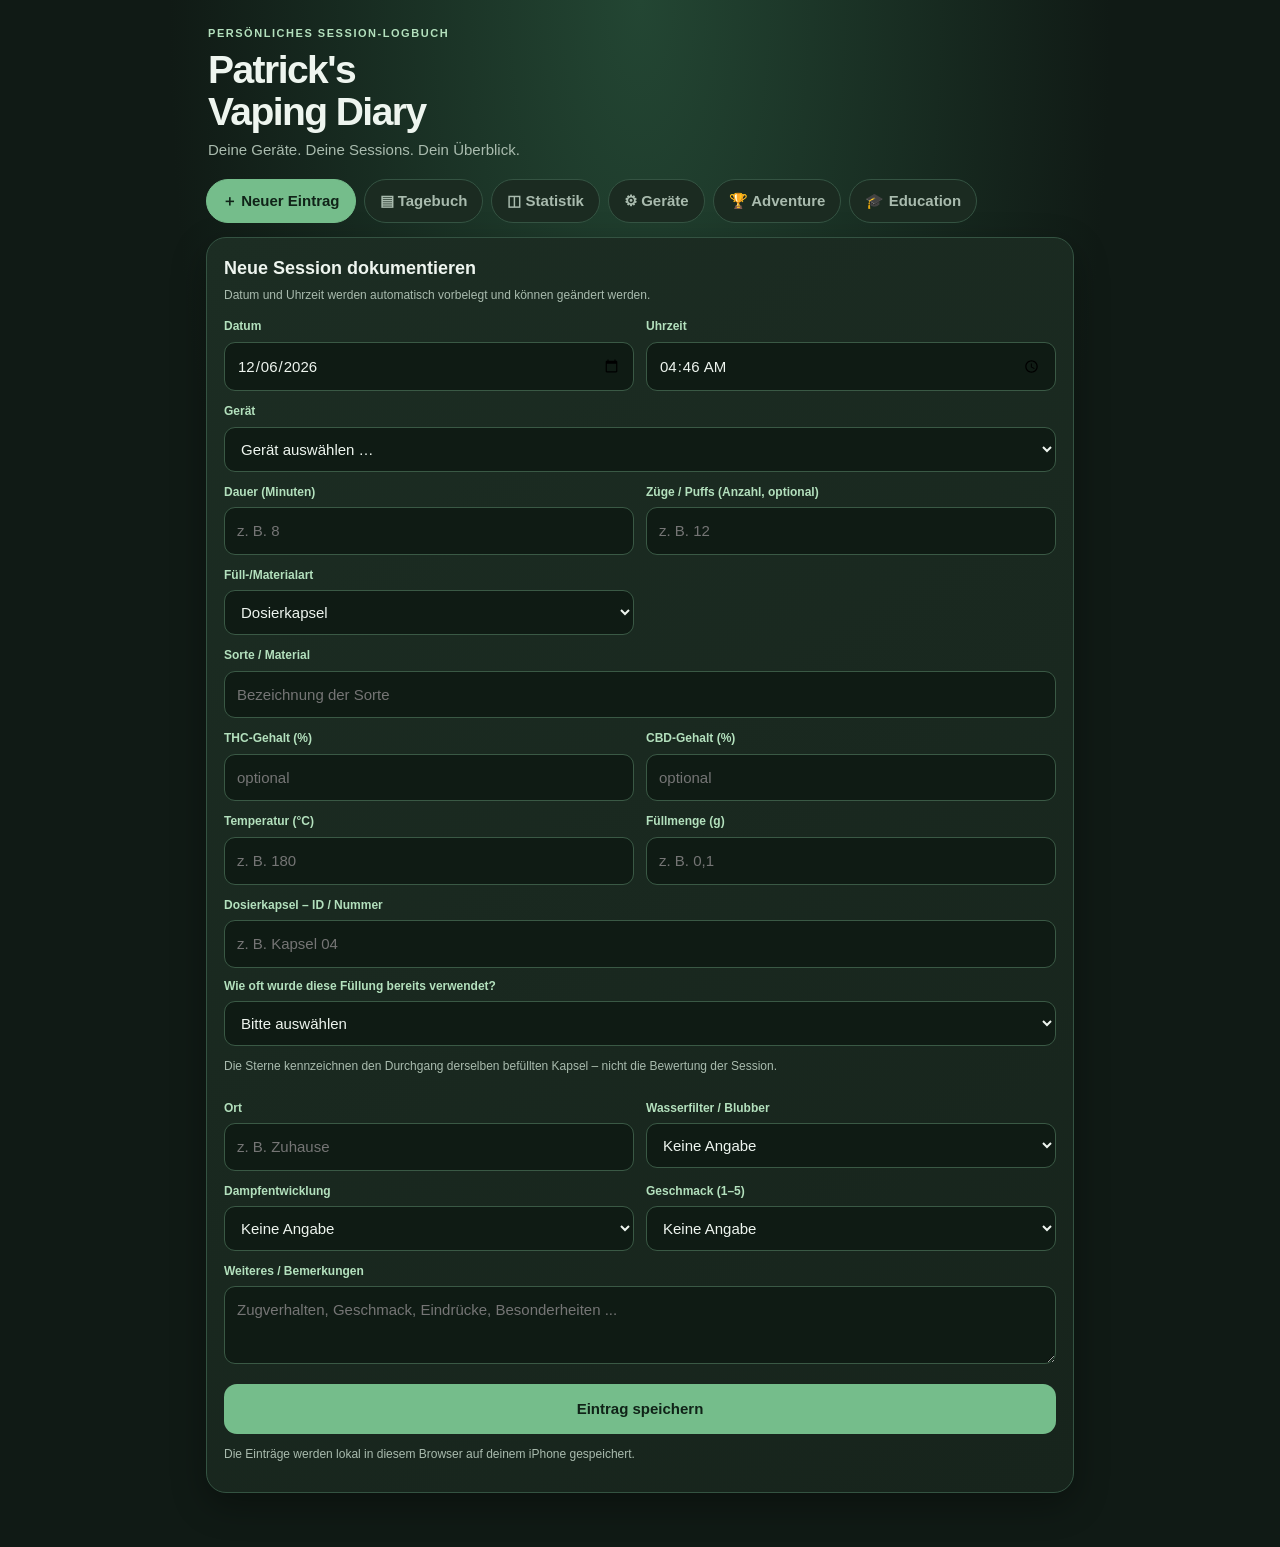
==== Index.html @ 3af5bf67 "Add files via upload" ====
<!doctype html>
<html lang="de">
<head>
<meta charset="utf-8">
<meta name="viewport" content="width=device-width, initial-scale=1, viewport-fit=cover">
<meta name="theme-color" content="#183d2d">
<title>Patrick's Vaping Diary</title>
<style>
:root{--bg:#101a15;--panel:#192820;--panel2:#21372b;--line:#345342;--text:#eef5ef;--muted:#a9bbae;--green:#75bd8b;--green2:#b3e0bd;--danger:#ef9b91;--gold:#f2c96d;--shadow:0 12px 35px #0005}
*{box-sizing:border-box}body{margin:0;background:radial-gradient(ellipse at top,#234633 0,#101a15 52%);color:var(--text);font:15px/1.45 -apple-system,BlinkMacSystemFont,"Segoe UI",sans-serif;min-height:100vh}
header{padding:26px 18px 18px;max-width:900px;margin:auto} .eyebrow{color:var(--green2);text-transform:uppercase;letter-spacing:.14em;font-size:11px;font-weight:800}
h1{font-size:clamp(27px,7vw,39px);line-height:1.08;margin:7px 0 6px;letter-spacing:-.04em}header p{color:var(--muted);margin:0}
nav{display:flex;gap:8px;padding:0 16px 14px;max-width:900px;margin:auto;overflow:auto}
nav button{white-space:nowrap;background:#1b2b21;border:1px solid var(--line);color:var(--muted);border-radius:999px;padding:10px 15px;font-weight:700}
nav button.active{background:var(--green);color:#102318;border-color:var(--green)}
main{max-width:900px;margin:auto;padding:0 16px 40px}.view{display:none}.view.active{display:block}
.panel{background:linear-gradient(145deg,#1c2d23,#17241c);border:1px solid var(--line);border-radius:20px;padding:17px;margin-bottom:14px;box-shadow:var(--shadow)}
.panel h2{font-size:18px;margin:0 0 14px}.sub{font-size:12px;color:var(--muted);margin-top:-8px;margin-bottom:14px}
.grid{display:grid;grid-template-columns:1fr 1fr;gap:12px}.full{grid-column:1/-1}
label{display:block;font-size:12px;color:var(--green2);font-weight:750;margin:0 0 6px}
input,select,textarea{width:100%;background:#0f1b14;color:var(--text);border:1px solid #3a5945;border-radius:11px;padding:12px;font:inherit;min-width:0}
textarea{min-height:78px;resize:vertical}input:focus,select:focus,textarea:focus{outline:2px solid var(--green);border-color:transparent}
button,.btn{cursor:pointer;font:inherit}.primary{width:100%;border:0;border-radius:13px;padding:14px;background:var(--green);color:#102318;font-weight:850;margin-top:14px}.secondary{border:1px solid var(--line);background:#22372a;color:var(--text);border-radius:10px;padding:10px 13px;font-weight:700}.danger{color:var(--danger);border-color:#75433e;background:#30201e}
.hint{color:var(--muted);font-size:12px}.checkrow{display:flex;gap:9px;align-items:center;color:var(--muted);font-size:13px}.checkrow input{width:auto;accent-color:var(--green)}
.cards{display:grid;grid-template-columns:repeat(3,1fr);gap:9px;margin-bottom:14px}.stat{background:#1c2d23;border:1px solid var(--line);border-radius:15px;padding:13px}.stat b{display:block;font-size:24px;color:var(--green2)}.stat span{font-size:11px;color:var(--muted)}
.entry{border:1px solid var(--line);background:#1a2a20;border-radius:15px;padding:14px;margin:10px 0}.entrytop{display:flex;justify-content:space-between;gap:10px;align-items:flex-start}.entry h3{margin:0;font-size:16px}.meta{color:var(--muted);font-size:12px;margin:3px 0 10px}.tags{display:flex;flex-wrap:wrap;gap:6px}.tag{background:#294333;border-radius:99px;padding:4px 8px;font-size:11px;color:#d5ebda}.entry p{margin:9px 0 0;color:#c4d4c8;font-size:13px;white-space:pre-wrap}
.actions{display:flex;gap:7px;margin-top:12px;flex-wrap:wrap}.actions button{font-size:12px}
.empty{text-align:center;color:var(--muted);padding:28px 12px}.hidden{display:none!important}
@media(max-width:560px){.grid{grid-template-columns:1fr 1fr}.cards{gap:7px}.stat{padding:10px}.stat b{font-size:21px}.panel{padding:14px}.grid .full{grid-column:1/-1}}
@media(max-width:380px){.grid{grid-template-columns:1fr}}
</style>
</head>
<body>
<header>
 <div class="eyebrow">Persönliches Session-Logbuch</div>
 <h1>Patrick's<br>Vaping Diary</h1>
 <p>Deine Geräte. Deine Sessions. Dein Überblick.</p>
</header>
<nav>
 <button class="active" data-tab="new">＋ Neuer Eintrag</button>
 <button data-tab="diary">▤ Tagebuch</button>
 <button data-tab="stats">◫ Statistik</button>
 <button data-tab="settings">⚙ Geräte</button>
 <button data-tab="adventure">🏆 Adventure</button>
 <button data-tab="education">🎓 Education</button>
</nav>
<main>
<section id="new" class="view active">
 <form id="entryForm" class="panel">
  <h2 id="formTitle">Neue Session dokumentieren</h2>
  <p class="sub">Datum und Uhrzeit werden automatisch vorbelegt und können geändert werden.</p>
  <input type="hidden" id="editId">
  <div class="grid">
   <div><label for="date">Datum</label><input id="date" type="date" required></div>
   <div><label for="time">Uhrzeit</label><input id="time" type="time" required></div>
   <div class="full"><label for="device">Gerät</label><select id="device" required></select></div>
   <div><label for="duration">Dauer (Minuten)</label><input id="duration" type="number" min="0" step="1" placeholder="z. B. 8"></div>
   <div><label for="puffs">Züge / Puffs (Anzahl, optional)</label><input id="puffs" type="number" min="0" step="1" inputmode="numeric" placeholder="z. B. 12"></div>
   <div><label for="method">Füll-/Materialart</label><select id="method"><option>Dosierkapsel</option><option>Kräuterkammer</option><option>Ballvape / Injector</option><option>Konzentrateinsatz</option><option>Sonstiges</option></select></div>
   <div class="full"><label for="strain">Sorte / Material</label><input id="strain" placeholder="Bezeichnung der Sorte"></div>
   <div><label for="thc">THC-Gehalt (%)</label><input id="thc" type="number" min="0" max="100" step=".1" placeholder="optional"></div>
   <div><label for="cbd">CBD-Gehalt (%)</label><input id="cbd" type="number" min="0" max="100" step=".1" placeholder="optional"></div>
   <div><label for="temp">Temperatur (°C)</label><input id="temp" type="number" min="0" max="1000" step="1" placeholder="z. B. 180"></div>
   <div><label for="amount">Füllmenge (g)</label><input id="amount" type="number" min="0" step=".001" placeholder="z. B. 0,1"></div>
   <div class="full" id="capsuleFields">
    <label for="capsule">Dosierkapsel – ID / Nummer</label><input id="capsule" placeholder="z. B. Kapsel 04">
    <label for="capsuleUse" style="margin-top:10px">Wie oft wurde diese Füllung bereits verwendet?</label>
    <select id="capsuleUse"><option value="">Bitte auswählen</option><option value="1">★ 1. Durchgang</option><option value="2">★★ 2. Durchgang</option><option value="3">★★★ 3. Durchgang</option><option value="4">4. Durchgang</option><option value="5">5. Durchgang</option><option value="6">6. Durchgang oder öfter</option></select>
    <p class="hint">Die Sterne kennzeichnen den Durchgang derselben befüllten Kapsel – nicht die Bewertung der Session.</p>
   </div>
   <div><label for="location">Ort</label><input id="location" placeholder="z. B. Zuhause"></div>
   <div><label for="water">Wasserfilter / Blubber</label><select id="water"><option value="">Keine Angabe</option><option>Ja</option><option>Nein</option></select></div>
   <div><label for="vapor">Dampfentwicklung</label><select id="vapor"><option value="">Keine Angabe</option><option>Gering</option><option>Mittel</option><option>Stark</option></select></div>
   <div><label for="taste">Geschmack (1–5)</label><select id="taste"><option value="">Keine Angabe</option><option>1 – schwach</option><option>2</option><option>3</option><option>4</option><option>5 – hervorragend</option></select></div>
   <div class="full"><label for="notes">Weiteres / Bemerkungen</label><textarea id="notes" placeholder="Zugverhalten, Geschmack, Eindrücke, Besonderheiten ..."></textarea></div>
  </div>
  <button class="primary" type="submit">Eintrag speichern</button>
  <button class="secondary hidden" id="cancelEdit" type="button" style="width:100%;margin-top:8px">Bearbeitung abbrechen</button>
  <p class="hint">Die Einträge werden lokal in diesem Browser auf deinem iPhone gespeichert.</p>
 </form>
</section>
<section id="diary" class="view">
 <div class="panel">
  <h2>Deine Einträge</h2>
  <div class="grid">
   <div class="full"><label for="search">Suchen</label><input id="search" placeholder="Gerät, Sorte, Ort oder Notiz ..."></div>
   <div><label for="filterDevice">Gerät filtern</label><select id="filterDevice"><option value="">Alle Geräte</option></select></div>
   <div><label for="sort">Sortierung</label><select id="sort"><option value="new">Neueste zuerst</option><option value="old">Älteste zuerst</option></select></div>
  </div>
 </div>
 <div id="entries"></div>
 <div class="actions"><button class="secondary" id="export">CSV exportieren</button><button class="secondary danger" id="clearAll">Alle Einträge löschen</button></div>
</section>
<section id="stats" class="view">
 <div class="cards">
  <div class="stat"><b id="total">0</b><span>Sessions</span></div>
  <div class="stat"><b id="deviceCount">0</b><span>Geräte genutzt</span></div>
  <div class="stat"><b id="avgTemp">–</b><span>Ø Temperatur</span></div>
 </div>
 <div class="panel"><h2>Häufigste Geräte</h2><div id="deviceStats" class="hint">Noch keine Daten vorhanden.</div></div>
 <div class="panel"><h2>Puff-Übersicht (nur Dokumentation)</h2><div id="puffStats" class="hint">Noch keine Puff-Angaben vorhanden.</div></div>
 <div class="panel"><h2>Zuletzt dokumentiert</h2><div id="lastSession" class="hint">Noch keine Einträge.</div></div>
</section>
<section id="settings" class="view">
 <div class="panel">
  <h2>Geräteliste</h2>
  <p class="sub">Du kannst die Liste ergänzen. Neue Geräte erscheinen danach im Eintragsformular.</p>
  <div class="grid"><div class="full"><label for="newDevice">Neues Gerät</label><input id="newDevice" placeholder="Gerätename"></div></div>
  <button class="primary" id="addDevice" type="button">Gerät hinzufügen</button>
  <div id="deviceList" style="margin-top:14px"></div>
 </div>
 <div class="panel"><h2>Datensicherung</h2><p class="hint">Exportiere deine Einträge regelmäßig als CSV-Datei. Die Daten bleiben auf diesem Browser und werden nicht automatisch zwischen Geräten synchronisiert.</p><button class="secondary" id="export2">CSV exportieren</button></div>
</section>
<section id="adventure" class="view">
 <div class="panel">
  <h2>🏆 Patrick's Vaping Adventure</h2>
  <p class="sub">Sammle Erfahrung durch Dokumentation, Lernen, Pflege und bewusste Pausen – nicht durch mehr Konsum.</p>
  <div class="cards"><div class="stat"><b id="xpValue">0</b><span>XP</span></div><div class="stat"><b id="coinValue">0</b><span>Coins</span></div><div class="stat"><b id="levelValue">1</b><span>Level</span></div></div>
  <h3>Questboard</h3><p class="hint">Schließe Aufgaben ab. Jede Quest kann nur einmal Coins/XP vergeben.</p>
  <div id="questList"></div>
 </div>
 <div class="panel"><h2>🏅 Deine Erfolge</h2><div id="achievementList" class="hint">Noch keine Erfolge freigeschaltet.</div></div>
</section>
<section id="education" class="view">
 <div class="panel">
  <h2>🎓 Patrick's Vaping Academy</h2>
  <p class="sub">Kompakte Lernkurse mit anschließender Prüfung. Bestehen ab 80 %. Inhalte behandeln auch Risiken und sichere Handhabung.</p>
  <div class="cards"><div class="stat"><b id="courseDone">0</b><span>Kurse bestanden</span></div><div class="stat"><b id="eduCoins">0</b><span>Coins verdient</span></div><div class="stat"><b id="bestScore">–</b><span>Beste Prüfung</span></div></div>
  <article class="entry"><h3>Grundkurs: Akkusicherheit</h3><div class="meta">Mini-Kurs · 5 Fragen · 25 Coins · Bestehen ab 4 richtigen Antworten</div>
   <p>Wichtig: Verwende nur unbeschädigte, zum Gerät passende Akkus. Beachte Herstellerangaben, nutze geeignete Ladegeräte und transportiere lose Lithium-Ionen-Akkus niemals ungeschützt zusammen mit Metallgegenständen.</p>
   <button class="primary" id="startQuiz" type="button">Prüfung starten</button>
   <div id="quizArea" class="hidden" style="margin-top:14px"></div>
   <div id="quizResult" class="hint" style="margin-top:10px"></div>
  </article>
  <article class="entry"><h3>Weitere Kurse – in Vorbereitung</h3><p>Vaping-Grundlagen · Kräuterverdampfer-Technik · Reinigung & Wartung · Temperaturwissen · E-Zigaretten-Grundlagen · Cannabis- und Gesundheitswissen</p></article>
 </div>
</section>
</main>
<script>
const defaultDevices=["Storz & Bickel Venty","Storz & Bickel Mighty","Storz & Bickel Volcano","Dr. Dabber Switch²","TerpTorch","TerpHammer","Dynavap M7","Dynavap G3","Dynavap B2","Dynavap The B","XMAX Qomo","Pax Flow","Cuboo Stick","Crossing Technology Flower Heater Gen 2","Smono"];
const $=id=>document.getElementById(id);
const read=(key, fallback)=>{try{return JSON.parse(localStorage.getItem(key))??fallback}catch{return fallback}};
let devices=read("pvd_devices",defaultDevices), entries=read("pvd_entries",[]);
const fields=["date","time","device","duration","puffs","method","strain","thc","cbd","temp","amount","capsule","capsuleUse","location","water","vapor","taste","notes"];
function persist(){localStorage.setItem("pvd_devices",JSON.stringify(devices));localStorage.setItem("pvd_entries",JSON.stringify(entries))}
function today(){const d=new Date();return `${d.getFullYear()}-${String(d.getMonth()+1).padStart(2,"0")}-${String(d.getDate()).padStart(2,"0")}`}
function nowTime(){const d=new Date();return `${String(d.getHours()).padStart(2,"0")}:${String(d.getMinutes()).padStart(2,"0")}`}
function refreshDevices(){
 if(!Array.isArray(devices) || devices.length===0){devices=[...defaultDevices];persist()}
 const current=$("device").value;
 $("device").innerHTML='<option value="">Gerät auswählen …</option>'+devices.map(d=>`<option value="${esc(d)}">${esc(d)}</option>`).join("");
 if(devices.includes(current))$("device").value=current; else $("device").value="";
 $("filterDevice").innerHTML='<option value="">Alle Geräte</option>'+devices.map(d=>`<option>${esc(d)}</option>`).join("");
 $("deviceList").innerHTML=devices.map((d,i)=>`<div class="entry" style="display:flex;justify-content:space-between;align-items:center;gap:8px"><span>${esc(d)}</span><button class="secondary danger" data-remove="${i}">Entfernen</button></div>`).join("");
}
function esc(s){return String(s??"").replace(/[&<>"']/g,c=>({"&":"&amp;","<":"&lt;",">":"&gt;",'"':"&quot;","'":"&#39;"}[c]))}
function toggleCapsule(){$("capsuleFields").classList.toggle("hidden",$("method").value!=="Dosierkapsel")}
function resetForm(){ $("entryForm").reset();$("editId").value="";$("formTitle").textContent="Neue Session dokumentieren";$("cancelEdit").classList.add("hidden");$("date").value=today();$("time").value=nowTime();refreshDevices();toggleCapsule()}
function showTab(tab){document.querySelectorAll(".view").forEach(v=>v.classList.toggle("active",v.id===tab));document.querySelectorAll("nav button").forEach(b=>b.classList.toggle("active",b.dataset.tab===tab));if(tab==="diary")renderEntries();if(tab==="stats")renderStats();if(tab==="settings")refreshDevices();if(tab==="adventure")renderAdventure();if(tab==="education")renderEducation()}
document.querySelectorAll("nav button").forEach(b=>b.addEventListener("click",()=>showTab(b.dataset.tab)));
$("method").addEventListener("change",toggleCapsule);
$("entryForm").addEventListener("submit",e=>{
 e.preventDefault();const data={};fields.forEach(f=>data[f]=$(f).value.trim());
 if(data.method!=="Dosierkapsel"){data.capsule="";data.capsuleUse=""}
 const id=$("editId").value; if(id){const i=entries.findIndex(x=>x.id===id);if(i>=0)entries[i]={...entries[i],...data}}
 else entries.push({id:String(Date.now())+"-"+Math.random().toString(36).slice(2,7),...data,created:new Date().toISOString()});
 persist();resetForm();showTab("diary");
});
$("cancelEdit").addEventListener("click",resetForm);
function editEntry(id){const x=entries.find(e=>e.id===id);if(!x)return;showTab("new");$("editId").value=id;fields.forEach(f=>$(f).value=x[f]??"");$("formTitle").textContent="Eintrag bearbeiten";$("cancelEdit").classList.remove("hidden");toggleCapsule();window.scrollTo({top:0,behavior:"smooth"})}
function removeEntry(id){if(confirm("Diesen Eintrag wirklich löschen?")){entries=entries.filter(e=>e.id!==id);persist();renderEntries();renderStats()}}
function capsuleLabel(x){if(!x.capsuleUse)return"";let n=Number(x.capsuleUse);return n<=3?"★".repeat(n)+` ${n}. Durchgang`:`${n}. Durchgang`}
function renderEntries(){
 let arr=[...entries],q=$("search").value.toLowerCase(),fd=$("filterDevice").value;
 if(fd)arr=arr.filter(x=>x.device===fd);
 if(q)arr=arr.filter(x=>fields.some(f=>String(x[f]??"").toLowerCase().includes(q)));
 arr.sort((a,b)=>$("sort").value==="new"?(b.date+b.time).localeCompare(a.date+a.time):(a.date+a.time).localeCompare(b.date+b.time));
 $("entries").innerHTML=arr.length?arr.map(x=>`<article class="entry"><div class="entrytop"><div><h3>Nr. ${entries.findIndex(e=>e.id===x.id)+1} · ${esc(x.device)}</h3><div class="meta">${esc(x.date)} · ${esc(x.time)} Uhr ${x.duration?`· ${esc(x.duration)} Min.`:""}</div></div><span class="tag">${esc(x.method)}</span></div><div class="tags">${x.strain?`<span class="tag">${esc(x.strain)}</span>`:""}${x.thc?`<span class="tag">THC ${esc(x.thc)} %</span>`:""}${x.cbd?`<span class="tag">CBD ${esc(x.cbd)} %</span>`:""}${x.temp?`<span class="tag">${esc(x.temp)} °C</span>`:""}${x.puffs!==undefined&&x.puffs!==""?`<span class="tag">${esc(x.puffs)} Puffs</span>`:""}${x.amount?`<span class="tag">${esc(x.amount)} g</span>`:""}${x.capsule?`<span class="tag">${esc(x.capsule)}</span>`:""}${x.capsuleUse?`<span class="tag">${esc(capsuleLabel(x))}</span>`:""}${x.location?`<span class="tag">${esc(x.location)}</span>`:""}</div>${x.notes?`<p>${esc(x.notes)}</p>`:""}<div class="actions"><button class="secondary" data-edit="${x.id}">Bearbeiten</button><button class="secondary danger" data-delete="${x.id}">Löschen</button></div></article>`).join(""):'<div class="panel empty">Noch keine Einträge. Lege deinen ersten Session-Eintrag an.</div>';
}
$("entries").addEventListener("click",e=>{let ed=e.target.dataset.edit,del=e.target.dataset.delete;if(ed)editEntry(ed);if(del)removeEntry(del)});
["search","filterDevice","sort"].forEach(id=>$(id).addEventListener("input",renderEntries));
function renderStats(){
 $("total").textContent=entries.length;$("deviceCount").textContent=new Set(entries.map(x=>x.device)).size;
 let temps=entries.map(x=>Number(x.temp)).filter(x=>Number.isFinite(x)&&x>0);$("avgTemp").textContent=temps.length?Math.round(temps.reduce((a,b)=>a+b,0)/temps.length)+"°":"–";
 let counts={};entries.forEach(x=>counts[x.device]=(counts[x.device]||0)+1);
 let sorted=Object.entries(counts).sort((a,b)=>b[1]-a[1]);
 $("deviceStats").innerHTML=sorted.length?sorted.map(([n,c])=>`<p style="display:flex;justify-content:space-between;border-bottom:1px solid var(--line);padding:7px 0;margin:0"><span>${esc(n)}</span><b>${c}</b></p>`).join(""):"Noch keine Daten vorhanden.";
 let puffRows=entries.filter(x=>x.puffs!==undefined&&x.puffs!=="").map(x=>Number(x.puffs)).filter(Number.isFinite);$("puffStats").textContent=puffRows.length?`Dokumentierte Züge insgesamt: ${puffRows.reduce((a,b)=>a+b,0)} · Einträge mit Puff-Angabe: ${puffRows.length}`:"Noch keine Puff-Angaben vorhanden.";
 let last=[...entries].sort((a,b)=>(b.date+b.time).localeCompare(a.date+a.time))[0];$("lastSession").textContent=last?`${last.date} · ${last.device} · ${last.strain||"Keine Sorte angegeben"}`:"Noch keine Einträge.";
}
function csvExport(){
 const cols=["Nr.",...fields],rows=[cols,...entries.map((x,i)=>[i+1,...fields.map(f=>x[f]??"")])];
 const csv=rows.map(r=>r.map(v=>'"'+String(v).replace(/"/g,'""')+'"').join(";")).join("\r\n");
 const blob=new Blob(["\ufeff"+csv],{type:"text/csv;charset=utf-8"}),url=URL.createObjectURL(blob),a=document.createElement("a");a.href=url;a.download="patricks-vaping-diary.csv";a.click();URL.revokeObjectURL(url);
}
$("export").addEventListener("click",csvExport);$("export2").addEventListener("click",csvExport);
$("clearAll").addEventListener("click",()=>{if(confirm("Wirklich alle Tagebucheinträge unwiderruflich aus diesem Browser löschen?")){entries=[];persist();renderEntries();renderStats()}});
$("addDevice").addEventListener("click",()=>{let n=$("newDevice").value.trim();if(!n)return;if(devices.some(d=>d.toLowerCase()===n.toLowerCase())){alert("Dieses Gerät ist bereits vorhanden.");return}devices.push(n);$("newDevice").value="";persist();refreshDevices()});
$("deviceList").addEventListener("click",e=>{let i=e.target.dataset.remove;if(i===undefined)return;let name=devices[Number(i)];if(entries.some(x=>x.device===name)){alert("Das Gerät wird in bestehenden Einträgen verwendet und kann deshalb nicht entfernt werden.");return}if(confirm(`Gerät „${name}“ aus der Liste entfernen?`)){devices.splice(Number(i),1);persist();refreshDevices()}});

// Alpha-Spielstand: lokal im Browser gespeichert
const gameRead=(k,d)=>{try{return JSON.parse(localStorage.getItem(k))??d}catch{return d}};
let game=gameRead("pvd_game",{xp:0,coins:0,quests:[],courses:{}});
function saveGame(){localStorage.setItem("pvd_game",JSON.stringify(game))}
const quests=[
 {id:"diary5",title:"Chronist",desc:"Fünf Tagebucheinträge dokumentieren",xp:25,coins:10,check:()=>entries.length>=5},
 {id:"device3",title:"Geräte-Kenner",desc:"Drei unterschiedliche Geräte im Tagebuch festhalten",xp:30,coins:15,check:()=>new Set(entries.map(x=>x.device)).size>=3},
 {id:"care",title:"Technikpflege",desc:"Eine Reinigung oder Wartung in den Notizen dokumentieren",xp:15,coins:10,manual:true},
 {id:"pause",title:"Bewusste Pause",desc:"Eine selbst gewählte dampffreie Zeit dokumentieren",xp:20,coins:15,manual:true}
];
function claimQuest(id){const q=quests.find(x=>x.id===id);if(!q||game.quests.includes(id))return;if(q.check&&!q.check())return;game.quests.push(id);game.xp+=q.xp;game.coins+=q.coins;saveGame();renderAdventure()}
function renderAdventure(){const level=Math.floor(game.xp/100)+1;$("xpValue").textContent=game.xp;$("coinValue").textContent=game.coins;$("levelValue").textContent=level;$("questList").innerHTML=quests.map(q=>{let done=game.quests.includes(q.id),ready=q.manual||q.check();return `<div class="entry"><div class="entrytop"><div><h3>${esc(q.title)}</h3><div class="meta">${esc(q.desc)}</div></div><span class="tag">+${q.xp} XP · +${q.coins} Coins</span></div><button class="${done?'secondary':'primary'}" data-quest="${q.id}" ${done||!ready?'disabled':''}>${done?'Erledigt ✓':q.manual?'Quest abschließen':'Automatisch prüfen'}</button></div>`}).join("");$("achievementList").textContent=game.quests.length?`${game.quests.length} Quest(s) abgeschlossen · Level ${level}`:"Noch keine Erfolge freigeschaltet."}
$("questList").addEventListener("click",e=>{const id=e.target.dataset.quest;if(id)claimQuest(id)});
const quiz=[
 {q:"Was solltest du mit einem beschädigten Akku tun?",a:["Weiterverwenden, wenn er noch lädt","Nicht mehr verwenden und fachgerecht ersetzen/entsorgen","Mit Klebeband umwickeln"],c:1,e:"Beschädigte Akkus nicht weiterverwenden."},
 {q:"Wie transportierst du lose Lithium-Ionen-Akkus?",a:["Ungeschützt in der Hosentasche","Zusammen mit Schlüsseln","In einer geeigneten Schutzhülle oder Box"],c:2,e:"Kurzschluss durch Metallgegenstände vermeiden."},
 {q:"Welche Ladequelle ist sinnvoll?",a:["Ein geeignetes, intaktes Ladegerät gemäß Herstellerangaben","Beliebiges Netzteil mit passendem Stecker","Ein beschädigtes Kabel"],c:0,e:"Ladegerät und Ladeverfahren müssen zum Akku passen."},
 {q:"Was gilt bei ungewöhnlicher Hitze, Geruch oder Aufblähen?",a:["Sofort pausieren und Abstand halten; Hersteller-/Sicherheitsanweisungen beachten","Weiterladen und beobachten","Akku zusammendrücken"],c:0,e:"Ungewöhnliche Erwärmung oder Verformung ist ein Warnzeichen."},
 {q:"Wie sollten Akkus gelagert werden?",a:["Lose mit Metallteilen","Trocken, kühl, geschützt und nach Herstellerangaben","In direkter Sonne"],c:1,e:"Herstellerangaben und geeignete Lagerbedingungen beachten."}
];
function renderEducation(){const done=Object.values(game.courses).filter(x=>x.passed).length;$("courseDone").textContent=done;$("eduCoins").textContent=Object.values(game.courses).reduce((n,x)=>n+(x.coins||0),0);const scores=Object.values(game.courses).map(x=>x.score||0);$("bestScore").textContent=scores.length?Math.max(...scores)+" %":"–"}
function startQuiz(){let area=$("quizArea");area.classList.remove("hidden");$("quizResult").textContent="";area.innerHTML=quiz.map((q,i)=>`<div class="entry"><b>${i+1}. ${esc(q.q)}</b>${q.a.map((a,j)=>`<label class="checkrow" style="margin-top:9px"><input type="radio" name="q${i}" value="${j}"> ${esc(a)}</label>`).join("")}</div>`).join("")+`<button class="primary" id="submitQuiz" type="button">Prüfung abgeben</button>`;$("submitQuiz").addEventListener("click",()=>{let score=0,unanswered=0;quiz.forEach((q,i)=>{let v=area.querySelector(`input[name="q${i}"]:checked`);if(!v)unanswered++;else if(Number(v.value)===q.c)score++});if(unanswered){$("quizResult").textContent=`Bitte beantworte noch ${unanswered} Frage(n).`;return}let percent=Math.round(score/quiz.length*100),passed=percent>=80,previous=game.courses.battery;if(passed&&!previous?.passed){game.coins+=25;game.xp+=30;game.courses.battery={passed:true,score:percent,coins:25,date:new Date().toISOString()};saveGame()}else if(!previous||percent>(previous.score||0)){game.courses.battery={...(previous||{}),score:percent,passed:!!previous?.passed,coins:previous?.coins||0};saveGame()}$("quizResult").innerHTML=`<b>${passed?'Bestanden! 🎉':'Noch nicht bestanden.'}</b> Ergebnis: ${score}/${quiz.length} (${percent} %). ${passed?(previous?.passed?'Kurs bereits bestanden – keine doppelten Coins.':'Du erhältst 25 Coins und 30 XP.'):'Du kannst die Prüfung nach dem Lernen wiederholen.'}<br><br>`+quiz.map((q,i)=>`${i+1}. ${q.e}`).join("<br>");renderEducation();renderAdventure()})}
$("startQuiz").addEventListener("click",startQuiz);
resetForm();renderStats();renderAdventure();renderEducation();
</script>
</body>
</html>
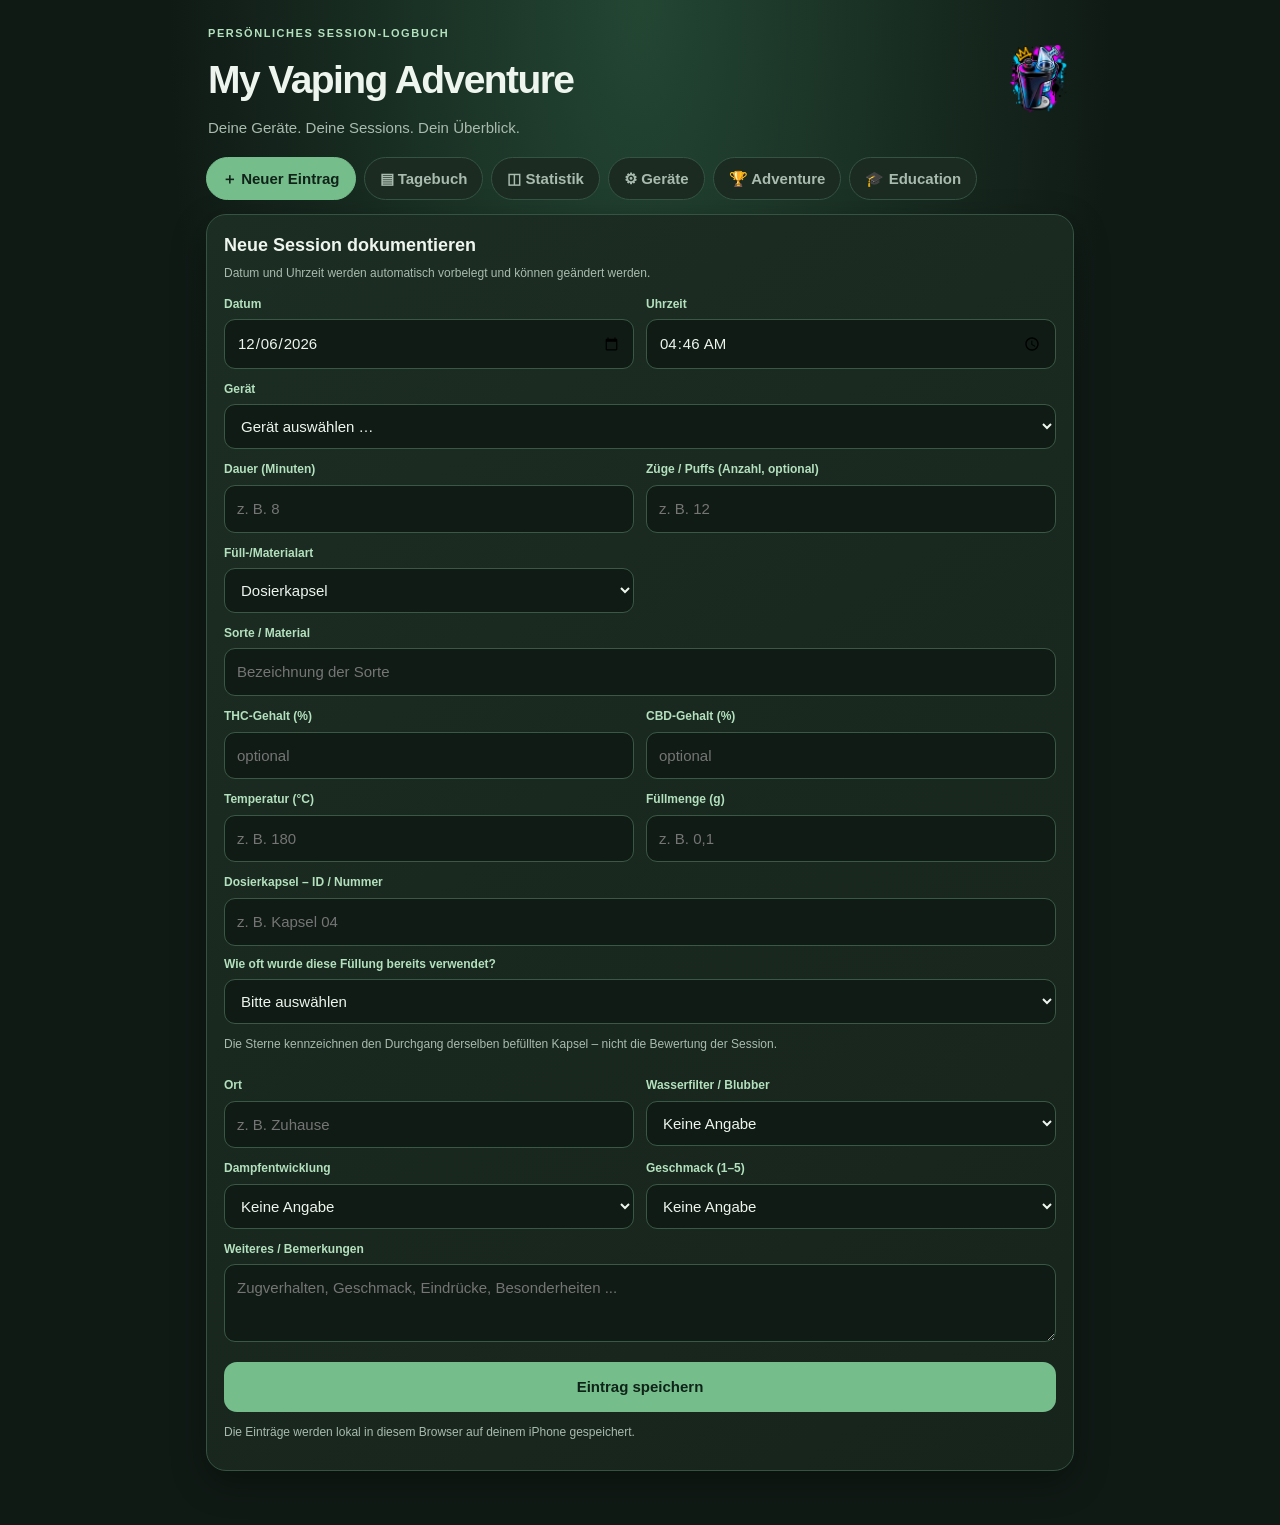
==== commit 3114b4b8: "Add files via upload" ====
--- a/Index.html
+++ b/Index.html
@@ -4,7 +4,7 @@
 <meta charset="utf-8">
 <meta name="viewport" content="width=device-width, initial-scale=1, viewport-fit=cover">
 <meta name="theme-color" content="#183d2d">
-<title>Patrick's Vaping Diary</title>
+<title>my vaping diary</title>
 <style>
 :root{--bg:#101a15;--panel:#192820;--panel2:#21372b;--line:#345342;--text:#eef5ef;--muted:#a9bbae;--green:#75bd8b;--green2:#b3e0bd;--danger:#ef9b91;--gold:#f2c96d;--shadow:0 12px 35px #0005}
 *{box-sizing:border-box}body{margin:0;background:radial-gradient(ellipse at top,#234633 0,#101a15 52%);color:var(--text);font:15px/1.45 -apple-system,BlinkMacSystemFont,"Segoe UI",sans-serif;min-height:100vh}
@@ -28,12 +28,31 @@
 .empty{text-align:center;color:var(--muted);padding:28px 12px}.hidden{display:none!important}
 @media(max-width:560px){.grid{grid-template-columns:1fr 1fr}.cards{gap:7px}.stat{padding:10px}.stat b{font-size:21px}.panel{padding:14px}.grid .full{grid-column:1/-1}}
 @media(max-width:380px){.grid{grid-template-columns:1fr}}
-</style>
+
+.header-brand {
+    display: flex;
+    align-items: center;
+    justify-content: space-between;
+    gap: 12px;
+}
+
+.site-logo {
+    width: 75px;
+    height: 75px;
+    object-fit: contain;
+    flex-shrink: 0;
+}</style>
 </head>
 <body>
 <header>
  <div class="eyebrow">Persönliches Session-Logbuch</div>
- <h1>Patrick's<br>Vaping Diary</h1>
+ <div class="header-brand">
+
+<h1>My Vaping Adventure</h1>
+<img src="Bilder/logo.png"
+alt="My Vaping Adventure Logo"
+class="site-logo">
+         </div>
  <p>Deine Geräte. Deine Sessions. Dein Überblick.</p>
 </header>
 <nav>
@@ -113,7 +132,7 @@
 </section>
 <section id="adventure" class="view">
  <div class="panel">
-  <h2>🏆 Patrick's Vaping Adventure</h2>
+  <h2>🏆 My Vaping Adventure</h2>
   <p class="sub">Sammle Erfahrung durch Dokumentation, Lernen, Pflege und bewusste Pausen – nicht durch mehr Konsum.</p>
   <div class="cards"><div class="stat"><b id="xpValue">0</b><span>XP</span></div><div class="stat"><b id="coinValue">0</b><span>Coins</span></div><div class="stat"><b id="levelValue">1</b><span>Level</span></div></div>
   <h3>Questboard</h3><p class="hint">Schließe Aufgaben ab. Jede Quest kann nur einmal Coins/XP vergeben.</p>
@@ -123,7 +142,7 @@
 </section>
 <section id="education" class="view">
  <div class="panel">
-  <h2>🎓 Patrick's Vaping Academy</h2>
+  <h2>🎓 My Vaping Academy</h2>
   <p class="sub">Kompakte Lernkurse mit anschließender Prüfung. Bestehen ab 80 %. Inhalte behandeln auch Risiken und sichere Handhabung.</p>
   <div class="cards"><div class="stat"><b id="courseDone">0</b><span>Kurse bestanden</span></div><div class="stat"><b id="eduCoins">0</b><span>Coins verdient</span></div><div class="stat"><b id="bestScore">–</b><span>Beste Prüfung</span></div></div>
   <article class="entry"><h3>Grundkurs: Akkusicherheit</h3><div class="meta">Mini-Kurs · 5 Fragen · 25 Coins · Bestehen ab 4 richtigen Antworten</div>
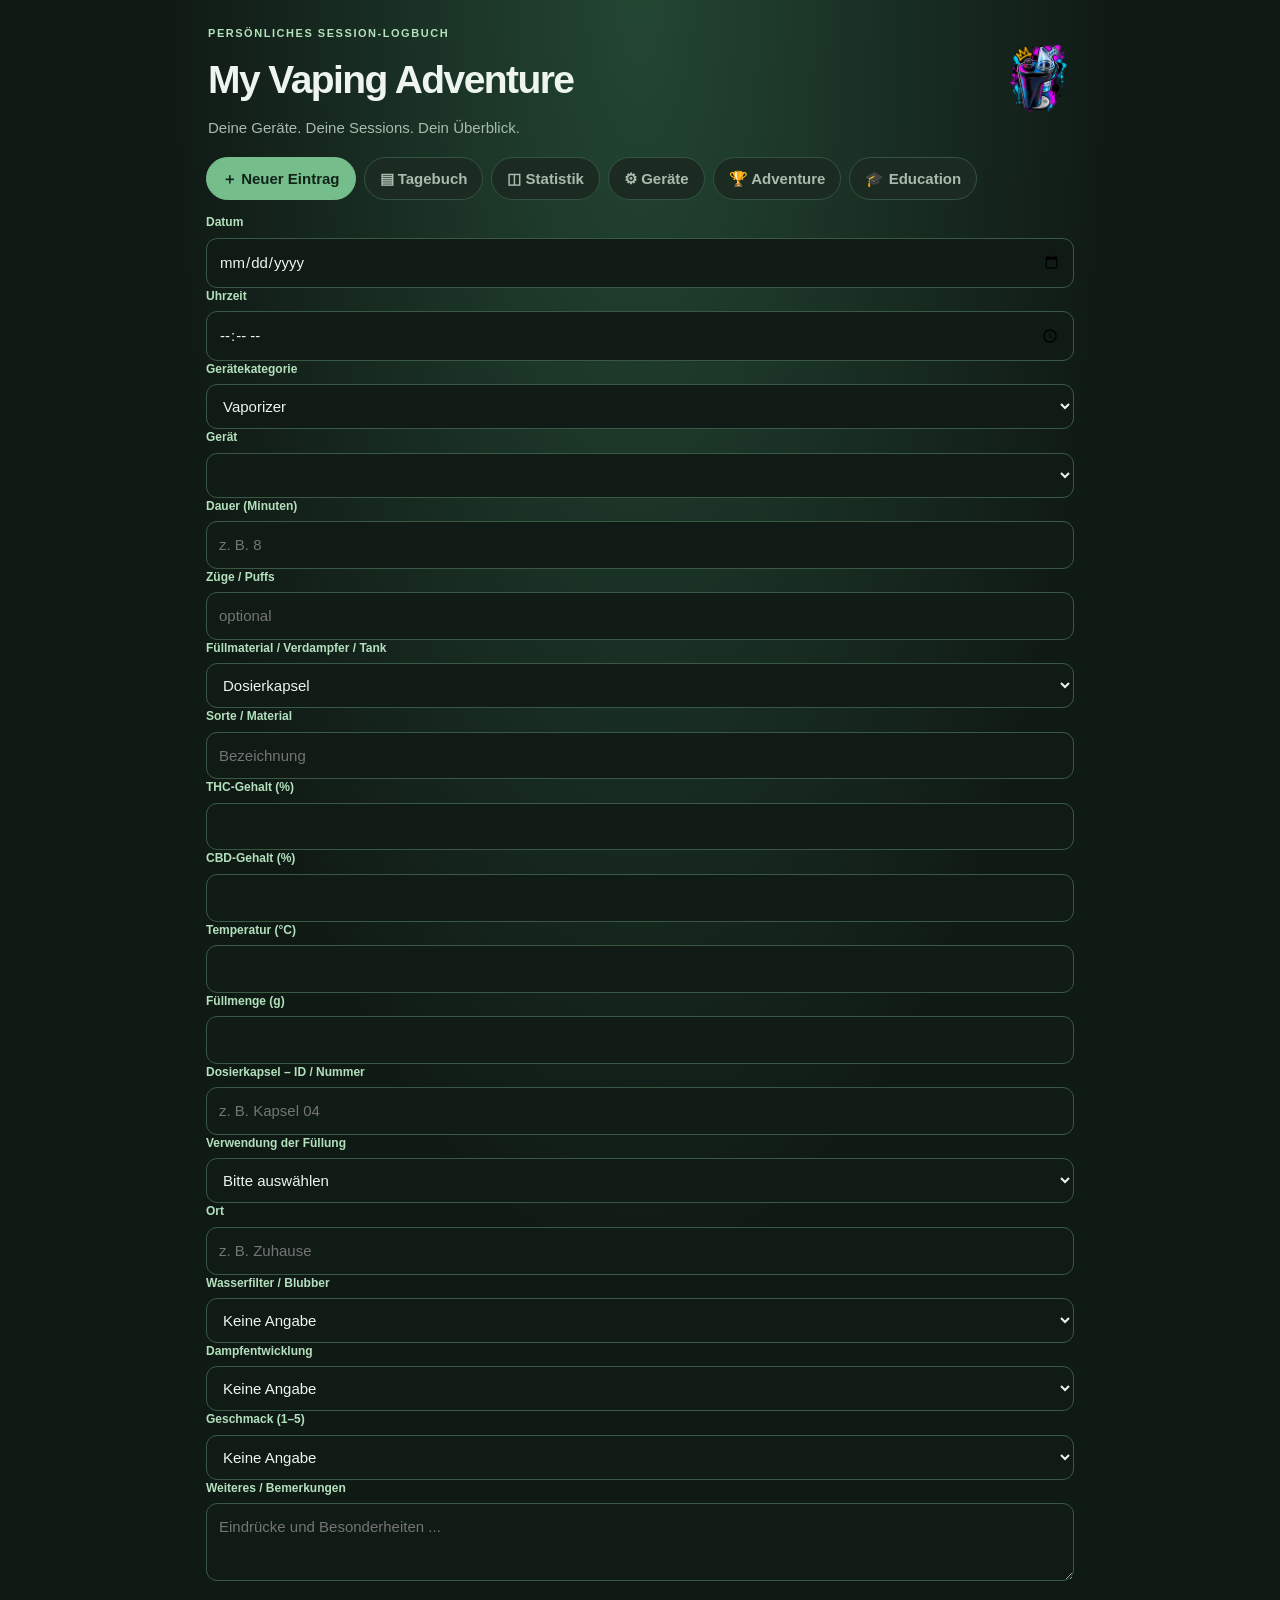
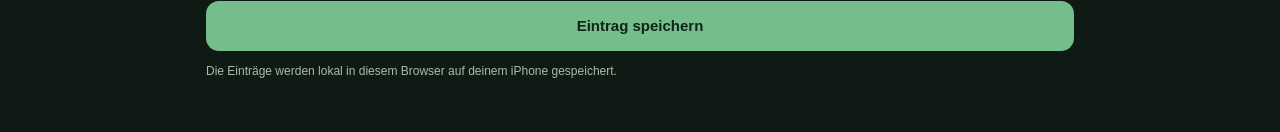
==== commit ed7af24f: "Add files via upload" ====
--- a/Index.html
+++ b/Index.html
@@ -65,33 +65,119 @@
 </nav>
 <main>
 <section id="new" class="view active">
- <form id="entryForm" class="panel">
-  <h2 id="formTitle">Neue Session dokumentieren</h2>
-  <p class="sub">Datum und Uhrzeit werden automatisch vorbelegt und können geändert werden.</p>
-  <input type="hidden" id="editId">
-  <div class="grid">
-   <div><label for="date">Datum</label><input id="date" type="date" required></div>
-   <div><label for="time">Uhrzeit</label><input id="time" type="time" required></div>
-   <div class="full"><label for="device">Gerät</label><select id="device" required></select></div>
-   <div><label for="duration">Dauer (Minuten)</label><input id="duration" type="number" min="0" step="1" placeholder="z. B. 8"></div>
-   <div><label for="puffs">Züge / Puffs (Anzahl, optional)</label><input id="puffs" type="number" min="0" step="1" inputmode="numeric" placeholder="z. B. 12"></div>
-   <div><label for="method">Füll-/Materialart</label><select id="method"><option>Dosierkapsel</option><option>Kräuterkammer</option><option>Ballvape / Injector</option><option>Konzentrateinsatz</option><option>Sonstiges</option></select></div>
-   <div class="full"><label for="strain">Sorte / Material</label><input id="strain" placeholder="Bezeichnung der Sorte"></div>
-   <div><label for="thc">THC-Gehalt (%)</label><input id="thc" type="number" min="0" max="100" step=".1" placeholder="optional"></div>
-   <div><label for="cbd">CBD-Gehalt (%)</label><input id="cbd" type="number" min="0" max="100" step=".1" placeholder="optional"></div>
-   <div><label for="temp">Temperatur (°C)</label><input id="temp" type="number" min="0" max="1000" step="1" placeholder="z. B. 180"></div>
-   <div><label for="amount">Füllmenge (g)</label><input id="amount" type="number" min="0" step=".001" placeholder="z. B. 0,1"></div>
-   <div class="full" id="capsuleFields">
-    <label for="capsule">Dosierkapsel – ID / Nummer</label><input id="capsule" placeholder="z. B. Kapsel 04">
-    <label for="capsuleUse" style="margin-top:10px">Wie oft wurde diese Füllung bereits verwendet?</label>
-    <select id="capsuleUse"><option value="">Bitte auswählen</option><option value="1">★ 1. Durchgang</option><option value="2">★★ 2. Durchgang</option><option value="3">★★★ 3. Durchgang</option><option value="4">4. Durchgang</option><option value="5">5. Durchgang</option><option value="6">6. Durchgang oder öfter</option></select>
-    <p class="hint">Die Sterne kennzeichnen den Durchgang derselben befüllten Kapsel – nicht die Bewertung der Session.</p>
-   </div>
-   <div><label for="location">Ort</label><input id="location" placeholder="z. B. Zuhause"></div>
-   <div><label for="water">Wasserfilter / Blubber</label><select id="water"><option value="">Keine Angabe</option><option>Ja</option><option>Nein</option></select></div>
-   <div><label for="vapor">Dampfentwicklung</label><select id="vapor"><option value="">Keine Angabe</option><option>Gering</option><option>Mittel</option><option>Stark</option></select></div>
-   <div><label for="taste">Geschmack (1–5)</label><select id="taste"><option value="">Keine Angabe</option><option>1 – schwach</option><option>2</option><option>3</option><option>4</option><option>5 – hervorragend</option></select></div>
-   <div class="full"><label for="notes">Weiteres / Bemerkungen</label><textarea id="notes" placeholder="Zugverhalten, Geschmack, Eindrücke, Besonderheiten ..."></textarea></div>
+ 
+<div><label for="date">Datum</label><input id="date" type="date" required></div>
+<div><label for="time">Uhrzeit</label><input id="time" type="time" required></div>
+
+<div class="full">
+  <label for="category">Gerätekategorie</label>
+  <select id="category" required>
+    <option value="vaporizer">Vaporizer</option>
+    <option value="ecig">E-Zigarette</option>
+    <option value="heater">Tabakerhitzer</option>
+  </select>
+</div>
+
+<div class="full">
+  <label for="device">Gerät</label>
+  <select id="device" required></select>
+</div>
+
+<div><label for="duration">Dauer (Minuten)</label>
+<input id="duration" type="number" min="0" placeholder="z. B. 8"></div>
+
+<div><label for="puffs">Züge / Puffs</label>
+<input id="puffs" type="number" min="0" placeholder="optional"></div>
+
+<div id="methodField">
+  <label for="method">Füllmaterial / Verdampfer / Tank</label>
+  <select id="method">
+    <option>Dosierkapsel</option>
+    <option>Kräuterkammer</option>
+    <option>Ballvape / Injector</option>
+    <option>Konzentrateinsatz</option>
+    <option>Sonstiges</option>
+  </select>
+</div>
+
+<div class="full">
+  <label for="strain" id="strainLabel">Sorte / Material</label>
+  <input id="strain" placeholder="Bezeichnung">
+</div>
+
+<div id="thcField">
+  <label for="thc" id="thcLabel">THC-Gehalt (%)</label>
+  <input id="thc" type="number" min="0" step=".1">
+</div>
+
+<div id="cbdField">
+  <label for="cbd" id="cbdLabel">CBD-Gehalt (%)</label>
+  <input id="cbd" type="number" min="0" step=".1">
+</div>
+
+<div id="pgField" class="hidden">
+  <label for="pg">PG (%)</label>
+  <input id="pg" type="number" min="0" max="100" step=".1">
+</div>
+
+<div id="tempField">
+  <label for="temp" id="tempLabel">Temperatur (°C)</label>
+  <input id="temp" type="number" min="0" step="1">
+</div>
+
+<div id="amountField">
+  <label for="amount">Füllmenge (g)</label>
+  <input id="amount" type="number" min="0" step=".001">
+</div>
+
+<div class="full" id="capsuleFields">
+  <label for="capsule">Dosierkapsel – ID / Nummer</label>
+  <input id="capsule" placeholder="z. B. Kapsel 04">
+  <label for="capsuleUse">Verwendung der Füllung</label>
+  <select id="capsuleUse">
+    <option value="">Bitte auswählen</option>
+    <option value="1">1. Durchgang</option>
+    <option value="2">2. Durchgang</option>
+    <option value="3">3. Durchgang</option>
+    <option value="4">4. Durchgang</option>
+    <option value="5">5. Durchgang</option>
+    <option value="6">6. Durchgang oder öfter</option>
+  </select>
+</div>
+
+<div><label for="location">Ort</label>
+<input id="location" placeholder="z. B. Zuhause"></div>
+
+<div id="waterField">
+  <label for="water">Wasserfilter / Blubber</label>
+  <select id="water">
+    <option value="">Keine Angabe</option>
+    <option>Ja</option>
+    <option>Nein</option>
+  </select>
+</div>
+
+<div><label for="vapor">Dampfentwicklung</label>
+<select id="vapor">
+  <option value="">Keine Angabe</option>
+  <option>Gering</option>
+  <option>Mittel</option>
+  <option>Stark</option>
+</select></div>
+
+<div><label for="taste">Geschmack (1–5)</label>
+<select id="taste">
+  <option value="">Keine Angabe</option>
+  <option>1 – schwach</option>
+  <option>2</option>
+  <option>3</option>
+  <option>4</option>
+  <option>5 – hervorragend</option>
+</select></div>
+
+<div class="full">
+  <label for="notes">Weiteres / Bemerkungen</label>
+  <textarea id="notes" placeholder="Eindrücke und Besonderheiten ..."></textarea>
   </div>
   <button class="primary" type="submit">Eintrag speichern</button>
   <button class="secondary hidden" id="cancelEdit" type="button" style="width:100%;margin-top:8px">Bearbeitung abbrechen</button>
@@ -156,28 +242,160 @@
 </section>
 </main>
 <script>
-const defaultDevices=["Storz & Bickel Venty","Storz & Bickel Mighty","Storz & Bickel Volcano","Dr. Dabber Switch²","TerpTorch","TerpHammer","Dynavap M7","Dynavap G3","Dynavap B2","Dynavap The B","XMAX Qomo","Pax Flow","Cuboo Stick","Crossing Technology Flower Heater Gen 2","Smono"];
+
+const defaultDevices=[
+ "Storz & Bickel Venty",
+ "Storz & Bickel Mighty",
+ "Storz & Bickel Volcano",
+ "Dr. Dabber Switch²",
+ "TerpTorch",
+ "TerpHammer",
+ "Dynavap M7",
+ "Dynavap G3",
+ "Dynavap B2",
+ "Dynavap The B",
+ "XMAX Qomo",
+ "Pax Flow",
+ "Cuboo Stick",
+ "Crossing Technology Flower Heater Gen 2",
+ "Smono",
+ "GeekVape Legend 5",
+ "ELFX Mega",
+ "IQOS",
+ "glo",
+ "Ploom"
+];
+
 const $=id=>document.getElementById(id);
-const read=(key, fallback)=>{try{return JSON.parse(localStorage.getItem(key))??fallback}catch{return fallback}};
-let devices=read("pvd_devices",defaultDevices), entries=read("pvd_entries",[]);
-const fields=["date","time","device","duration","puffs","method","strain","thc","cbd","temp","amount","capsule","capsuleUse","location","water","vapor","taste","notes"];
-function persist(){localStorage.setItem("pvd_devices",JSON.stringify(devices));localStorage.setItem("pvd_entries",JSON.stringify(entries))}
-function today(){const d=new Date();return `${d.getFullYear()}-${String(d.getMonth()+1).padStart(2,"0")}-${String(d.getDate()).padStart(2,"0")}`}
-function nowTime(){const d=new Date();return `${String(d.getHours()).padStart(2,"0")}:${String(d.getMinutes()).padStart(2,"0")}`}
+const read=(key,fallback)=>{
+ try{return JSON.parse(localStorage.getItem(key))??fallback}
+ catch{return fallback}
+};
+
+let devices=read("pvd_devices",defaultDevices);
+let entries=read("pvd_entries",[]);
+
+const fields=[
+ "date","time","category","device","duration","puffs",
+ "method","strain","thc","cbd","pg","temp","amount",
+ "capsule","capsuleUse","location","water","vapor",
+ "taste","notes"
+];
+
+function persist(){
+ localStorage.setItem("pvd_devices",JSON.stringify(devices));
+ localStorage.setItem("pvd_entries",JSON.stringify(entries));
+}
+
+function today(){
+ const d=new Date();
+ return `${d.getFullYear()}-${String(d.getMonth()+1).padStart(2,"0")}-${String(d.getDate()).padStart(2,"0")}`;
+}
+
+function nowTime(){
+ const d=new Date();
+ return `${String(d.getHours()).padStart(2,"0")}:${String(d.getMinutes()).padStart(2,"0")}`;
+}
+
+function getDeviceCategory(name){
+ const n=name.toLowerCase();
+
+ if(/iqos|glo|ploom|neo|terea|heets/.test(n)) return "heater";
+ if(/geekvape|elfx|vape|e-zig|legend 5/.test(n)) return "ecig";
+
+ return "vaporizer";
+}
+
 function refreshDevices(){
- if(!Array.isArray(devices) || devices.length===0){devices=[...defaultDevices];persist()}
+ if(!Array.isArray(devices)) devices=[...defaultDevices];
+
+ const category=$("category").value;
  const current=$("device").value;
- $("device").innerHTML='<option value="">Gerät auswählen …</option>'+devices.map(d=>`<option value="${esc(d)}">${esc(d)}</option>`).join("");
- if(devices.includes(current))$("device").value=current; else $("device").value="";
- $("filterDevice").innerHTML='<option value="">Alle Geräte</option>'+devices.map(d=>`<option>${esc(d)}</option>`).join("");
- $("deviceList").innerHTML=devices.map((d,i)=>`<div class="entry" style="display:flex;justify-content:space-between;align-items:center;gap:8px"><span>${esc(d)}</span><button class="secondary danger" data-remove="${i}">Entfernen</button></div>`).join("");
-}
-function esc(s){return String(s??"").replace(/[&<>"']/g,c=>({"&":"&amp;","<":"&lt;",">":"&gt;",'"':"&quot;","'":"&#39;"}[c]))}
-function toggleCapsule(){$("capsuleFields").classList.toggle("hidden",$("method").value!=="Dosierkapsel")}
-function resetForm(){ $("entryForm").reset();$("editId").value="";$("formTitle").textContent="Neue Session dokumentieren";$("cancelEdit").classList.add("hidden");$("date").value=today();$("time").value=nowTime();refreshDevices();toggleCapsule()}
-function showTab(tab){document.querySelectorAll(".view").forEach(v=>v.classList.toggle("active",v.id===tab));document.querySelectorAll("nav button").forEach(b=>b.classList.toggle("active",b.dataset.tab===tab));if(tab==="diary")renderEntries();if(tab==="stats")renderStats();if(tab==="settings")refreshDevices();if(tab==="adventure")renderAdventure();if(tab==="education")renderEducation()}
+
+ const filtered=devices.filter(d=>getDeviceCategory(d)===category);
+
+ $("device").innerHTML=
+ '<option value="">Gerät auswählen …</option>'+
+ filtered.map(d=>`<option value="${esc(d)}">${esc(d)}</option>`).join("");
+
+ if(filtered.includes(current)) $("device").value=current;
+
+ $("filterDevice").innerHTML=
+ '<option value="">Alle Geräte</option>'+
+ devices.map(d=>`<option>${esc(d)}</option>`).join("");
+
+ $("deviceList").innerHTML=devices.map((d,i)=>
+ `<div class="entry" style="display:flex;justify-content:space-between;align-items:center;gap:8px">
+ <span>${esc(d)} <small>(${getDeviceCategory(d)})</small></span>
+ <button class="secondary danger" data-remove="${i}">Entfernen</button>
+ </div>`).join("");
+}
+
+function esc(s){
+ return String(s??"").replace(/[&<>"']/g,c=>({
+ "&":"&amp;","<":"&lt;",">":"&gt;",'"':"&quot;","'":"&#39;"
+ }[c]));
+}
+
+function toggleCapsule(){
+ $("capsuleFields").classList.toggle("hidden",
+ $("method").value!=="Dosierkapsel");
+}
+
+function updateCategoryFields(){
+ const c=$("category").value;
+
+ const show=(id,visible)=>{
+  $(id).classList.toggle("hidden",!visible);
+ };
+
+ show("methodField",c==="vaporizer"||c==="ecig");
+ show("thcField",c==="vaporizer"||c==="ecig");
+ show("cbdField",c==="vaporizer"||c==="ecig");
+ show("pgField",c==="ecig");
+ show("tempField",c==="vaporizer"||c==="ecig");
+ show("amountField",c==="vaporizer");
+ show("capsuleFields",c==="vaporizer"&&$("method").value==="Dosierkapsel");
+ show("waterField",c==="vaporizer");
+
+ $("methodField").querySelector("label").textContent=
+ c==="ecig"?"Verdampfer / Tank":"Füllmaterial / Materialart";
+
+ $("strainLabel").textContent=
+ c==="ecig"?"Liquidsorte / Aroma":
+ c==="heater"?"Stick-Sorte":"Sorte / Material";
+
+ $("thcLabel").textContent=
+ c==="ecig"?"Nikotingehalt (mg/ml)":"THC-Gehalt (%)";
+
+ $("cbdLabel").textContent=
+ c==="ecig"?"VG (%)":"CBD-Gehalt (%)";
+
+ $("tempLabel").textContent=
+ c==="ecig"?"Wattzahl (W)":"Temperatur (°C)";
+
+ refreshDevices();
+}
+
+function resetForm(){
+ $("entryForm").reset();
+ $("editId").value="";
+ $("formTitle").textContent="Neue Session dokumentieren";
+ $("cancelEdit").classList.add("hidden");
+ $("date").value=today();
+ $("time").value=nowTime();
+ $("category").value="vaporizer";
+ updateCategoryFields();
+ toggleCapsule();
+}
+udocument.querySelectorAll(".view").forEach(v=>v.classList.toggle("active",v.id===tab));document.querySelectorAll("nav button").forEach(b=>b.classList.toggle("active",b.dataset.tab===tab));if(tab==="diary")renderEntries();if(tab==="stats")renderStats();if(tab==="settings")refreshDevices();if(tab==="adventure")renderAdventure();if(tab==="education")renderEducation()}
 document.querySelectorAll("nav button").forEach(b=>b.addEventListener("click",()=>showTab(b.dataset.tab)));
-$("method").addEventListener("change",toggleCapsule);
+$("method").addEventListener("change",()=>{
+ toggleCapsule();
+ updateCategoryFields();
+});
+
+$("category").addEventListener("change",updateCategoryFields);
 $("entryForm").addEventListener("submit",e=>{
  e.preventDefault();const data={};fields.forEach(f=>data[f]=$(f).value.trim());
  if(data.method!=="Dosierkapsel"){data.capsule="";data.capsuleUse=""}
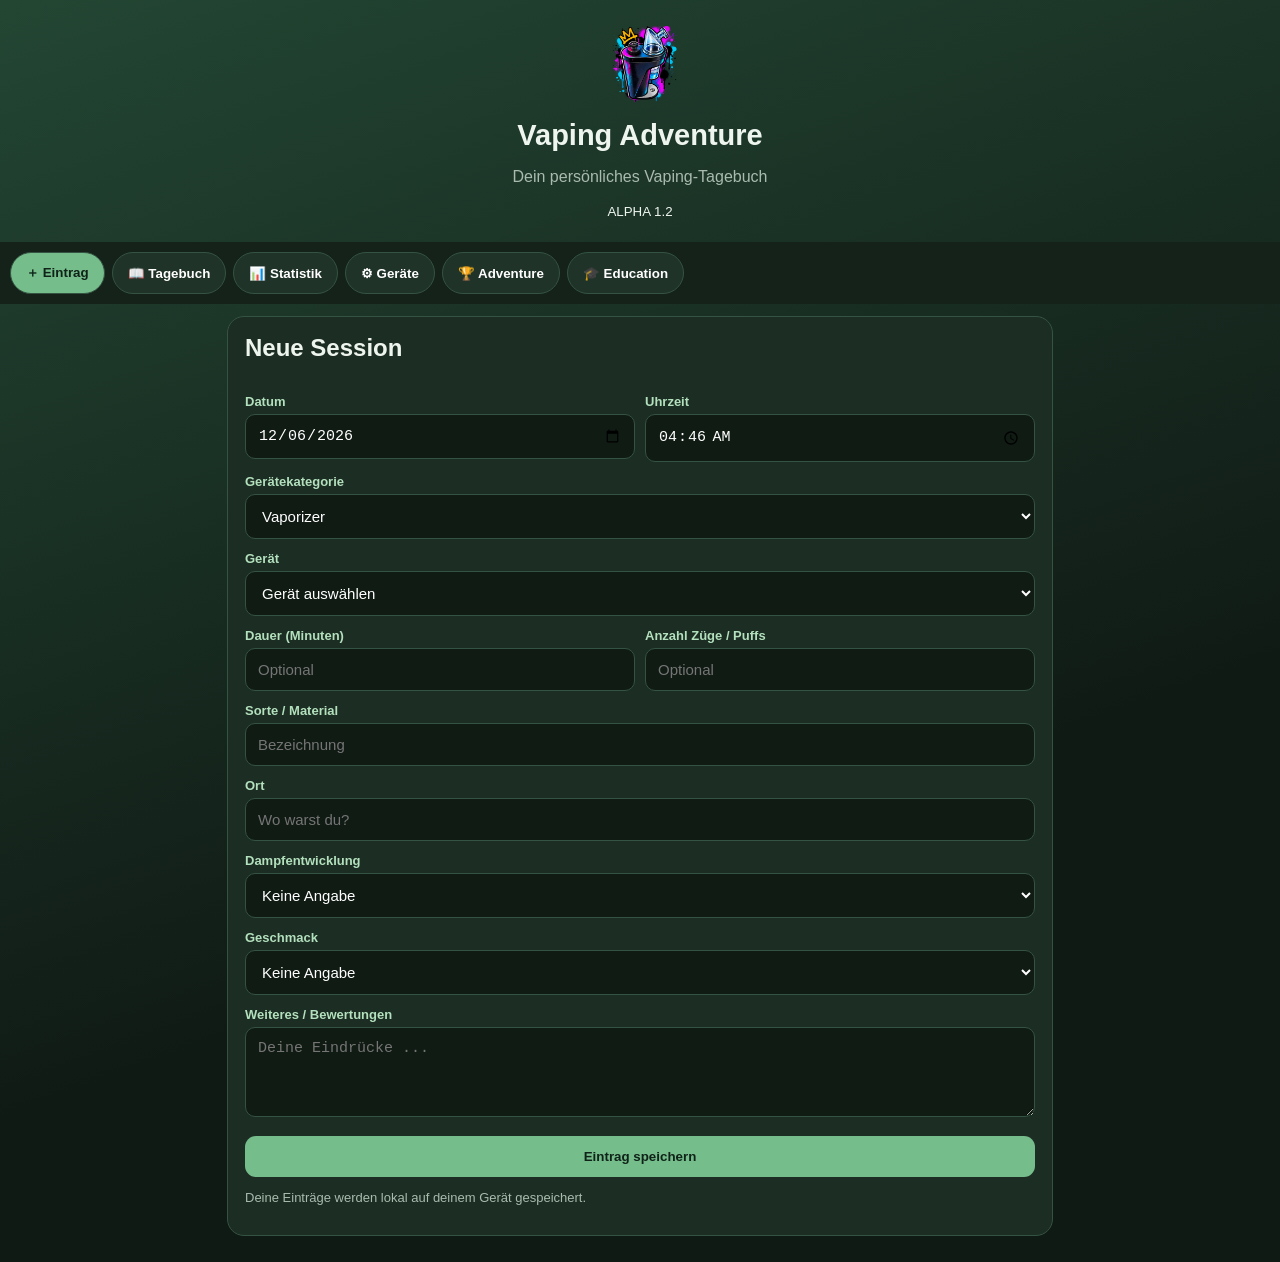
==== commit d6e70354: "Add files via upload" ====
--- a/Index.html
+++ b/Index.html
@@ -1,464 +1,812 @@
-<!doctype html>
+
+<!DOCTYPE html>
 <html lang="de">
 <head>
-<meta charset="utf-8">
-<meta name="viewport" content="width=device-width, initial-scale=1, viewport-fit=cover">
+<meta charset="UTF-8">
+<meta name="viewport" content="width=device-width, initial-scale=1.0">
 <meta name="theme-color" content="#183d2d">
-<title>my vaping diary</title>
+<title>Vaping Adventure Alpha 1.2</title>
+
 <style>
-:root{--bg:#101a15;--panel:#192820;--panel2:#21372b;--line:#345342;--text:#eef5ef;--muted:#a9bbae;--green:#75bd8b;--green2:#b3e0bd;--danger:#ef9b91;--gold:#f2c96d;--shadow:0 12px 35px #0005}
-*{box-sizing:border-box}body{margin:0;background:radial-gradient(ellipse at top,#234633 0,#101a15 52%);color:var(--text);font:15px/1.45 -apple-system,BlinkMacSystemFont,"Segoe UI",sans-serif;min-height:100vh}
-header{padding:26px 18px 18px;max-width:900px;margin:auto} .eyebrow{color:var(--green2);text-transform:uppercase;letter-spacing:.14em;font-size:11px;font-weight:800}
-h1{font-size:clamp(27px,7vw,39px);line-height:1.08;margin:7px 0 6px;letter-spacing:-.04em}header p{color:var(--muted);margin:0}
-nav{display:flex;gap:8px;padding:0 16px 14px;max-width:900px;margin:auto;overflow:auto}
-nav button{white-space:nowrap;background:#1b2b21;border:1px solid var(--line);color:var(--muted);border-radius:999px;padding:10px 15px;font-weight:700}
-nav button.active{background:var(--green);color:#102318;border-color:var(--green)}
-main{max-width:900px;margin:auto;padding:0 16px 40px}.view{display:none}.view.active{display:block}
-.panel{background:linear-gradient(145deg,#1c2d23,#17241c);border:1px solid var(--line);border-radius:20px;padding:17px;margin-bottom:14px;box-shadow:var(--shadow)}
-.panel h2{font-size:18px;margin:0 0 14px}.sub{font-size:12px;color:var(--muted);margin-top:-8px;margin-bottom:14px}
-.grid{display:grid;grid-template-columns:1fr 1fr;gap:12px}.full{grid-column:1/-1}
-label{display:block;font-size:12px;color:var(--green2);font-weight:750;margin:0 0 6px}
-input,select,textarea{width:100%;background:#0f1b14;color:var(--text);border:1px solid #3a5945;border-radius:11px;padding:12px;font:inherit;min-width:0}
-textarea{min-height:78px;resize:vertical}input:focus,select:focus,textarea:focus{outline:2px solid var(--green);border-color:transparent}
-button,.btn{cursor:pointer;font:inherit}.primary{width:100%;border:0;border-radius:13px;padding:14px;background:var(--green);color:#102318;font-weight:850;margin-top:14px}.secondary{border:1px solid var(--line);background:#22372a;color:var(--text);border-radius:10px;padding:10px 13px;font-weight:700}.danger{color:var(--danger);border-color:#75433e;background:#30201e}
-.hint{color:var(--muted);font-size:12px}.checkrow{display:flex;gap:9px;align-items:center;color:var(--muted);font-size:13px}.checkrow input{width:auto;accent-color:var(--green)}
-.cards{display:grid;grid-template-columns:repeat(3,1fr);gap:9px;margin-bottom:14px}.stat{background:#1c2d23;border:1px solid var(--line);border-radius:15px;padding:13px}.stat b{display:block;font-size:24px;color:var(--green2)}.stat span{font-size:11px;color:var(--muted)}
-.entry{border:1px solid var(--line);background:#1a2a20;border-radius:15px;padding:14px;margin:10px 0}.entrytop{display:flex;justify-content:space-between;gap:10px;align-items:flex-start}.entry h3{margin:0;font-size:16px}.meta{color:var(--muted);font-size:12px;margin:3px 0 10px}.tags{display:flex;flex-wrap:wrap;gap:6px}.tag{background:#294333;border-radius:99px;padding:4px 8px;font-size:11px;color:#d5ebda}.entry p{margin:9px 0 0;color:#c4d4c8;font-size:13px;white-space:pre-wrap}
-.actions{display:flex;gap:7px;margin-top:12px;flex-wrap:wrap}.actions button{font-size:12px}
-.empty{text-align:center;color:var(--muted);padding:28px 12px}.hidden{display:none!important}
-@media(max-width:560px){.grid{grid-template-columns:1fr 1fr}.cards{gap:7px}.stat{padding:10px}.stat b{font-size:21px}.panel{padding:14px}.grid .full{grid-column:1/-1}}
-@media(max-width:380px){.grid{grid-template-columns:1fr}}
-
-.header-brand {
-    display: flex;
-    align-items: center;
-    justify-content: space-between;
-    gap: 12px;
-}
-
-.site-logo {
-    width: 75px;
-    height: 75px;
-    object-fit: contain;
-    flex-shrink: 0;
-}</style>
+:root {
+  --bg:#101a15;
+  --panel:#1c2d23;
+  --green:#75bd8b;
+  --light:#b3e0bd;
+  --text:#eef5ef;
+  --muted:#a9bbae;
+  --border:#345342;
+}
+* {box-sizing:border-box}
+body {
+  margin:0;
+  background:linear-gradient(160deg,#234633,#101a15 65%);
+  color:var(--text);
+  font-family:Arial,sans-serif;
+  min-height:100vh;
+}
+header {
+  padding:22px 16px;
+  text-align:center;
+}
+header img {
+  width:85px;
+  height:85px;
+  object-fit:contain;
+}
+h1 {margin:8px 0;font-size:29px}
+header p {color:var(--muted)}
+nav {
+  display:flex;
+  overflow-x:auto;
+  gap:7px;
+  padding:10px;
+  position:sticky;
+  top:0;
+  background:#142219;
+  z-index:5;
+}
+nav button {
+  white-space:nowrap;
+  padding:11px 15px;
+  border-radius:30px;
+  border:1px solid var(--border);
+  background:#203329;
+  color:white;
+  font-weight:bold;
+}
+nav button.active {
+  background:var(--green);
+  color:#102318;
+}
+main {
+  max-width:850px;
+  margin:auto;
+  padding:12px;
+}
+.view {display:none}
+.view.active {display:block}
+.panel {
+  background:var(--panel);
+  border:1px solid var(--border);
+  border-radius:17px;
+  padding:17px;
+  margin-bottom:14px;
+}
+h2 {margin-top:0}
+label {
+  display:block;
+  color:var(--light);
+  font-size:13px;
+  font-weight:bold;
+  margin:12px 0 5px;
+}
+input,select,textarea {
+  width:100%;
+  padding:12px;
+  border-radius:10px;
+  border:1px solid var(--border);
+  background:#101b14;
+  color:white;
+  font-size:15px;
+}
+textarea {min-height:90px}
+button {cursor:pointer}
+.primary {
+  background:var(--green);
+  color:#102318;
+  border:0;
+  border-radius:11px;
+  padding:13px;
+  width:100%;
+  font-weight:bold;
+  margin-top:15px;
+}
+.secondary {
+  background:#294333;
+  color:white;
+  border:1px solid var(--border);
+  padding:10px;
+  border-radius:9px;
+}
+.entry {
+  background:#203329;
+  border:1px solid var(--border);
+  border-radius:13px;
+  padding:13px;
+  margin:10px 0;
+}
+.entry small {color:var(--muted)}
+.row {
+  display:grid;
+  grid-template-columns:1fr 1fr;
+  gap:10px;
+}
+.stats {
+  display:grid;
+  grid-template-columns:repeat(3,1fr);
+  gap:8px;
+}
+.stat {
+  background:#203329;
+  border:1px solid var(--border);
+  border-radius:12px;
+  padding:13px;
+  text-align:center;
+}
+.stat strong {
+  display:block;
+  font-size:23px;
+  color:var(--light);
+}
+.tag {
+  display:inline-block;
+  background:#345342;
+  padding:5px 9px;
+  border-radius:20px;
+  font-size:12px;
+  margin:3px;
+}
+.hidden {display:none!important}
+.muted {color:var(--muted);font-size:13px}
+.actions {display:flex;gap:7px;flex-wrap:wrap;margin-top:10px}
+.actions button {font-size:12px}
+@media(max-width:450px) {
+  .row {grid-template-columns:1fr}
+  .stats {gap:5px}
+  .stat {padding:8px}
+  .stat strong {font-size:19px}
+}
+</style>
 </head>
+
 <body>
+
 <header>
- <div class="eyebrow">Persönliches Session-Logbuch</div>
- <div class="header-brand">
-
-<h1>My Vaping Adventure</h1>
-<img src="Bilder/logo.png"
-alt="My Vaping Adventure Logo"
-class="site-logo">
-         </div>
- <p>Deine Geräte. Deine Sessions. Dein Überblick.</p>
+  <img src="Bilder/logo.png" alt="Vaping Adventure Logo">
+  <h1>Vaping Adventure</h1>
+  <p>Dein persönliches Vaping-Tagebuch</p>
+  <small>ALPHA 1.2</small>
 </header>
+
 <nav>
- <button class="active" data-tab="new">＋ Neuer Eintrag</button>
- <button data-tab="diary">▤ Tagebuch</button>
- <button data-tab="stats">◫ Statistik</button>
- <button data-tab="settings">⚙ Geräte</button>
- <button data-tab="adventure">🏆 Adventure</button>
- <button data-tab="education">🎓 Education</button>
+  <button class="active" data-tab="new">＋ Eintrag</button>
+  <button data-tab="diary">📖 Tagebuch</button>
+  <button data-tab="stats">📊 Statistik</button>
+  <button data-tab="devices">⚙ Geräte</button>
+  <button data-tab="adventure">🏆 Adventure</button>
+  <button data-tab="education">🎓 Education</button>
 </nav>
+
 <main>
+
+<!-- NEUER EINTRAG -->
 <section id="new" class="view active">
- 
-<div><label for="date">Datum</label><input id="date" type="date" required></div>
-<div><label for="time">Uhrzeit</label><input id="time" type="time" required></div>
-
-<div class="full">
-  <label for="category">Gerätekategorie</label>
-  <select id="category" required>
-    <option value="vaporizer">Vaporizer</option>
-    <option value="ecig">E-Zigarette</option>
-    <option value="heater">Tabakerhitzer</option>
-  </select>
-</div>
-
-<div class="full">
-  <label for="device">Gerät</label>
-  <select id="device" required></select>
-</div>
-
-<div><label for="duration">Dauer (Minuten)</label>
-<input id="duration" type="number" min="0" placeholder="z. B. 8"></div>
-
-<div><label for="puffs">Züge / Puffs</label>
-<input id="puffs" type="number" min="0" placeholder="optional"></div>
-
-<div id="methodField">
-  <label for="method">Füllmaterial / Verdampfer / Tank</label>
-  <select id="method">
-    <option>Dosierkapsel</option>
-    <option>Kräuterkammer</option>
-    <option>Ballvape / Injector</option>
-    <option>Konzentrateinsatz</option>
-    <option>Sonstiges</option>
-  </select>
-</div>
-
-<div class="full">
-  <label for="strain" id="strainLabel">Sorte / Material</label>
-  <input id="strain" placeholder="Bezeichnung">
-</div>
-
-<div id="thcField">
-  <label for="thc" id="thcLabel">THC-Gehalt (%)</label>
-  <input id="thc" type="number" min="0" step=".1">
-</div>
-
-<div id="cbdField">
-  <label for="cbd" id="cbdLabel">CBD-Gehalt (%)</label>
-  <input id="cbd" type="number" min="0" step=".1">
-</div>
-
-<div id="pgField" class="hidden">
-  <label for="pg">PG (%)</label>
-  <input id="pg" type="number" min="0" max="100" step=".1">
-</div>
-
-<div id="tempField">
-  <label for="temp" id="tempLabel">Temperatur (°C)</label>
-  <input id="temp" type="number" min="0" step="1">
-</div>
-
-<div id="amountField">
-  <label for="amount">Füllmenge (g)</label>
-  <input id="amount" type="number" min="0" step=".001">
-</div>
-
-<div class="full" id="capsuleFields">
-  <label for="capsule">Dosierkapsel – ID / Nummer</label>
-  <input id="capsule" placeholder="z. B. Kapsel 04">
-  <label for="capsuleUse">Verwendung der Füllung</label>
-  <select id="capsuleUse">
-    <option value="">Bitte auswählen</option>
-    <option value="1">1. Durchgang</option>
-    <option value="2">2. Durchgang</option>
-    <option value="3">3. Durchgang</option>
-    <option value="4">4. Durchgang</option>
-    <option value="5">5. Durchgang</option>
-    <option value="6">6. Durchgang oder öfter</option>
-  </select>
-</div>
-
-<div><label for="location">Ort</label>
-<input id="location" placeholder="z. B. Zuhause"></div>
-
-<div id="waterField">
-  <label for="water">Wasserfilter / Blubber</label>
-  <select id="water">
-    <option value="">Keine Angabe</option>
-    <option>Ja</option>
-    <option>Nein</option>
-  </select>
-</div>
-
-<div><label for="vapor">Dampfentwicklung</label>
+<div class="panel">
+<h2 id="formHeading">Neue Session</h2>
+
+<form id="entryForm">
+<input type="hidden" id="editId">
+
+<div class="row">
+<div>
+<label>Datum</label>
+<input type="date" id="date" required>
+</div>
+<div>
+<label>Uhrzeit</label>
+<input type="time" id="time" required>
+</div>
+</div>
+
+<label>Gerätekategorie</label>
+<select id="category">
+<option value="vaporizer">Vaporizer</option>
+<option value="ecig">E-Zigarette</option>
+<option value="heater">Tabakerhitzer</option>
+</select>
+
+<label>Gerät</label>
+<select id="device" required></select>
+
+<div class="row">
+<div>
+<label>Dauer (Minuten)</label>
+<input type="number" id="duration" min="0" placeholder="Optional">
+</div>
+<div>
+<label>Anzahl Züge / Puffs</label>
+<input type="number" id="puffs" min="0" placeholder="Optional">
+</div>
+</div>
+
+<label id="strainLabel">Sorte / Material</label>
+<input id="strain" placeholder="Bezeichnung">
+
+<label>Ort</label>
+<input id="location" placeholder="Wo warst du?">
+
+<label>Dampfentwicklung</label>
 <select id="vapor">
-  <option value="">Keine Angabe</option>
-  <option>Gering</option>
-  <option>Mittel</option>
-  <option>Stark</option>
-</select></div>
-
-<div><label for="taste">Geschmack (1–5)</label>
+<option value="">Keine Angabe</option>
+<option>Gering</option>
+<option>Mittel</option>
+<option>Stark</option>
+</select>
+
+<label>Geschmack</label>
 <select id="taste">
-  <option value="">Keine Angabe</option>
-  <option>1 – schwach</option>
-  <option>2</option>
-  <option>3</option>
-  <option>4</option>
-  <option>5 – hervorragend</option>
-</select></div>
-
-<div class="full">
-  <label for="notes">Weiteres / Bemerkungen</label>
-  <textarea id="notes" placeholder="Eindrücke und Besonderheiten ..."></textarea>
-  </div>
-  <button class="primary" type="submit">Eintrag speichern</button>
-  <button class="secondary hidden" id="cancelEdit" type="button" style="width:100%;margin-top:8px">Bearbeitung abbrechen</button>
-  <p class="hint">Die Einträge werden lokal in diesem Browser auf deinem iPhone gespeichert.</p>
- </form>
+<option value="">Keine Angabe</option>
+<option value="1">1 – Schwach</option>
+<option value="2">2</option>
+<option value="3">3</option>
+<option value="4">4</option>
+<option value="5">5 – Hervorragend</option>
+</select>
+
+<label>Weiteres / Bewertungen</label>
+<textarea id="notes" placeholder="Deine Eindrücke ..."></textarea>
+
+<button class="primary" type="submit">Eintrag speichern</button>
+<button class="secondary hidden" id="cancelEdit" type="button">Abbrechen</button>
+</form>
+
+<p class="muted">Deine Einträge werden lokal auf deinem Gerät gespeichert.</p>
+</div>
 </section>
+
+<!-- TAGEBUCH -->
 <section id="diary" class="view">
- <div class="panel">
-  <h2>Deine Einträge</h2>
-  <div class="grid">
-   <div class="full"><label for="search">Suchen</label><input id="search" placeholder="Gerät, Sorte, Ort oder Notiz ..."></div>
-   <div><label for="filterDevice">Gerät filtern</label><select id="filterDevice"><option value="">Alle Geräte</option></select></div>
-   <div><label for="sort">Sortierung</label><select id="sort"><option value="new">Neueste zuerst</option><option value="old">Älteste zuerst</option></select></div>
-  </div>
- </div>
- <div id="entries"></div>
- <div class="actions"><button class="secondary" id="export">CSV exportieren</button><button class="secondary danger" id="clearAll">Alle Einträge löschen</button></div>
+<div class="panel">
+<h2>Mein Tagebuch</h2>
+<input id="search" placeholder="Einträge durchsuchen ...">
+<label>Gerätefilter</label>
+<select id="filterDevice">
+<option value="">Alle Geräte</option>
+</select>
+</div>
+<div id="entries"></div>
+<div class="panel">
+<button class="secondary" id="export">CSV exportieren</button>
+<button class="secondary" id="deleteAll">Alle Einträge löschen</button>
+</div>
 </section>
+
+<!-- STATISTIK -->
 <section id="stats" class="view">
- <div class="cards">
-  <div class="stat"><b id="total">0</b><span>Sessions</span></div>
-  <div class="stat"><b id="deviceCount">0</b><span>Geräte genutzt</span></div>
-  <div class="stat"><b id="avgTemp">–</b><span>Ø Temperatur</span></div>
- </div>
- <div class="panel"><h2>Häufigste Geräte</h2><div id="deviceStats" class="hint">Noch keine Daten vorhanden.</div></div>
- <div class="panel"><h2>Puff-Übersicht (nur Dokumentation)</h2><div id="puffStats" class="hint">Noch keine Puff-Angaben vorhanden.</div></div>
- <div class="panel"><h2>Zuletzt dokumentiert</h2><div id="lastSession" class="hint">Noch keine Einträge.</div></div>
+<div class="panel">
+<h2>Meine Statistiken</h2>
+<div class="stats">
+<div class="stat"><strong id="total">0</strong><small>Sessions</small></div>
+<div class="stat"><strong id="deviceCount">0</strong><small>Geräte</small></div>
+<div class="stat"><strong id="totalPuffs">0</strong><small>Puffs</small></div>
+</div>
+</div>
+<div class="panel">
+<h3>Meistgenutzte Geräte</h3>
+<div id="deviceStats"></div>
+</div>
+<div class="panel">
+<h3>Durchschnittliche Dauer</h3>
+<strong id="avgDuration">–</strong>
+</div>
 </section>
-<section id="settings" class="view">
- <div class="panel">
-  <h2>Geräteliste</h2>
-  <p class="sub">Du kannst die Liste ergänzen. Neue Geräte erscheinen danach im Eintragsformular.</p>
-  <div class="grid"><div class="full"><label for="newDevice">Neues Gerät</label><input id="newDevice" placeholder="Gerätename"></div></div>
-  <button class="primary" id="addDevice" type="button">Gerät hinzufügen</button>
-  <div id="deviceList" style="margin-top:14px"></div>
- </div>
- <div class="panel"><h2>Datensicherung</h2><p class="hint">Exportiere deine Einträge regelmäßig als CSV-Datei. Die Daten bleiben auf diesem Browser und werden nicht automatisch zwischen Geräten synchronisiert.</p><button class="secondary" id="export2">CSV exportieren</button></div>
+
+<!-- GERÄTE -->
+<section id="devices" class="view">
+<div class="panel">
+<h2>Meine Geräte</h2>
+<label>Gerätename</label>
+<input id="newDevice" placeholder="Neues Gerät">
+
+<label>Gerätekategorie</label>
+<select id="newCategory">
+<option value="vaporizer">Vaporizer</option>
+<option value="ecig">E-Zigarette</option>
+<option value="heater">Tabakerhitzer</option>
+</select>
+
+<button class="primary" id="addDevice" type="button">Gerät hinzufügen</button>
+<div id="deviceList"></div>
+</div>
 </section>
+
+<!-- ADVENTURE -->
 <section id="adventure" class="view">
- <div class="panel">
-  <h2>🏆 My Vaping Adventure</h2>
-  <p class="sub">Sammle Erfahrung durch Dokumentation, Lernen, Pflege und bewusste Pausen – nicht durch mehr Konsum.</p>
-  <div class="cards"><div class="stat"><b id="xpValue">0</b><span>XP</span></div><div class="stat"><b id="coinValue">0</b><span>Coins</span></div><div class="stat"><b id="levelValue">1</b><span>Level</span></div></div>
-  <h3>Questboard</h3><p class="hint">Schließe Aufgaben ab. Jede Quest kann nur einmal Coins/XP vergeben.</p>
-  <div id="questList"></div>
- </div>
- <div class="panel"><h2>🏅 Deine Erfolge</h2><div id="achievementList" class="hint">Noch keine Erfolge freigeschaltet.</div></div>
+<div class="panel">
+<h2>🏆 Vaping Adventure</h2>
+<p class="muted">Sammle XP und Coins durch Dokumentation, Wissen und Gerätepflege.</p>
+<div class="stats">
+<div class="stat"><strong id="xp">0</strong><small>XP</small></div>
+<div class="stat"><strong id="coins">0</strong><small>Coins</small></div>
+<div class="stat"><strong id="level">1</strong><small>Level</small></div>
+</div>
+</div>
+
+<div class="panel">
+<h2>Questboard</h2>
+<div id="quests"></div>
+</div>
 </section>
+
+<!-- EDUCATION -->
 <section id="education" class="view">
- <div class="panel">
-  <h2>🎓 My Vaping Academy</h2>
-  <p class="sub">Kompakte Lernkurse mit anschließender Prüfung. Bestehen ab 80 %. Inhalte behandeln auch Risiken und sichere Handhabung.</p>
-  <div class="cards"><div class="stat"><b id="courseDone">0</b><span>Kurse bestanden</span></div><div class="stat"><b id="eduCoins">0</b><span>Coins verdient</span></div><div class="stat"><b id="bestScore">–</b><span>Beste Prüfung</span></div></div>
-  <article class="entry"><h3>Grundkurs: Akkusicherheit</h3><div class="meta">Mini-Kurs · 5 Fragen · 25 Coins · Bestehen ab 4 richtigen Antworten</div>
-   <p>Wichtig: Verwende nur unbeschädigte, zum Gerät passende Akkus. Beachte Herstellerangaben, nutze geeignete Ladegeräte und transportiere lose Lithium-Ionen-Akkus niemals ungeschützt zusammen mit Metallgegenständen.</p>
-   <button class="primary" id="startQuiz" type="button">Prüfung starten</button>
-   <div id="quizArea" class="hidden" style="margin-top:14px"></div>
-   <div id="quizResult" class="hint" style="margin-top:10px"></div>
-  </article>
-  <article class="entry"><h3>Weitere Kurse – in Vorbereitung</h3><p>Vaping-Grundlagen · Kräuterverdampfer-Technik · Reinigung & Wartung · Temperaturwissen · E-Zigaretten-Grundlagen · Cannabis- und Gesundheitswissen</p></article>
- </div>
+<div class="panel">
+<h2>🎓 Vaping Education</h2>
+<p>Wissen rund um Geräte, Technik, Akkusicherheit und verantwortungsvollen Umgang.</p>
+<div class="stats">
+<div class="stat"><strong id="passed">0</strong><small>Kurse</small></div>
+<div class="stat"><strong id="eduCoins">0</strong><small>Coins</small></div>
+<div class="stat"><strong id="best">–</strong><small>Bestleistung</small></div>
+</div>
+</div>
+
+<div class="panel">
+<h3>Grundkurs: Akkusicherheit</h3>
+<p class="muted">Fünf Prüfungsfragen. Zum Bestehen benötigst du mindestens 80 Prozent.</p>
+<p>Beschädigte Akkus dürfen nicht weiterverwendet werden. Lose Lithium-Ionen-Akkus müssen gegen Kurzschluss geschützt transportiert werden.</p>
+<button class="primary" id="startQuiz">Prüfung starten</button>
+<div id="quiz"></div>
+<div id="quizResult"></div>
+</div>
 </section>
+
 </main>
+
 <script>
-
-const defaultDevices=[
- "Storz & Bickel Venty",
- "Storz & Bickel Mighty",
- "Storz & Bickel Volcano",
- "Dr. Dabber Switch²",
- "TerpTorch",
- "TerpHammer",
- "Dynavap M7",
- "Dynavap G3",
- "Dynavap B2",
- "Dynavap The B",
- "XMAX Qomo",
- "Pax Flow",
- "Cuboo Stick",
- "Crossing Technology Flower Heater Gen 2",
- "Smono",
- "GeekVape Legend 5",
- "ELFX Mega",
- "IQOS",
- "glo",
- "Ploom"
-];
-
-const $=id=>document.getElementById(id);
-const read=(key,fallback)=>{
- try{return JSON.parse(localStorage.getItem(key))??fallback}
- catch{return fallback}
-};
-
-let devices=read("pvd_devices",defaultDevices);
-let entries=read("pvd_entries",[]);
-
-const fields=[
- "date","time","category","device","duration","puffs",
- "method","strain","thc","cbd","pg","temp","amount",
- "capsule","capsuleUse","location","water","vapor",
- "taste","notes"
-];
-
-function persist(){
- localStorage.setItem("pvd_devices",JSON.stringify(devices));
- localStorage.setItem("pvd_entries",JSON.stringify(entries));
-}
-
-function today(){
+"use strict";
+
+/* DATENSPEICHERUNG */
+function load(key, fallback) {
+  try {
+    return JSON.parse(localStorage.getItem(key)) ?? fallback;
+  } catch(e) {
+    return fallback;
+  }
+}
+function save(key, value) {
+  localStorage.setItem(key, JSON.stringify(value));
+}
+
+/* BESTEHENDE SPEICHER-SCHLÜSSEL */
+let entries = load("pvd_entries", []);
+let devices = load("pvd_devices", [
+ {name:"Venty",category:"vaporizer"},
+ {name:"Mighty",category:"vaporizer"},
+ {name:"Volcano",category:"vaporizer"},
+ {name:"Dr. Dabber Switch2",category:"vaporizer"},
+ {name:"TerpTorch",category:"vaporizer"},
+ {name:"TerpHammer",category:"vaporizer"},
+ {name:"Dynavap M7",category:"vaporizer"},
+ {name:"Dynavap G3",category:"vaporizer"},
+ {name:"Dynavap B2",category:"vaporizer"},
+ {name:"Dynavap The B",category:"vaporizer"},
+ {name:"XMAX Qomo",category:"vaporizer"},
+ {name:"Pax Flow",category:"vaporizer"},
+ {name:"Cuboo Stick",category:"vaporizer"},
+ {name:"Smono",category:"vaporizer"},
+ {name:"GeekVape Legend 5",category:"ecig"},
+ {name:"ELFX Mega",category:"ecig"},
+ {name:"IQOS",category:"heater"},
+ {name:"glo",category:"heater"}
+]);
+let game = load("pvd_game", {
+ xp:0,coins:0,quests:[],courses:{}
+});
+
+if(!Array.isArray(entries)) entries=[];
+if(!Array.isArray(devices)) devices=[];
+if(!Array.isArray(game.quests)) game.quests=[];
+if(!game.courses) game.courses={};
+
+const $ = id => document.getElementById(id);
+
+function escapeHTML(value) {
+ return String(value ?? "").replace(/[&<>"']/g,c=>({
+ "&":"&amp;","<":"&lt;",">":"&gt;",'"':"&quot;","'":"&#39;"
+ })[c]);
+}
+
+function persist() {
+ save("pvd_entries",entries);
+ save("pvd_devices",devices);
+ save("pvd_game",game);
+}
+
+/* NAVIGATION */
+function showTab(tab) {
+ document.querySelectorAll(".view").forEach(section=>{
+   section.classList.toggle("active",section.id===tab);
+ });
+ document.querySelectorAll("nav button").forEach(button=>{
+   button.classList.toggle("active",button.dataset.tab===tab);
+ });
+
+ if(tab==="diary") renderEntries();
+ if(tab==="stats") renderStats();
+ if(tab==="devices") renderDevices();
+ if(tab==="adventure") renderAdventure();
+ if(tab==="education") renderEducation();
+
+ window.scrollTo(0,0);
+}
+
+document.querySelectorAll("nav button").forEach(button=>{
+ button.addEventListener("click",()=>showTab(button.dataset.tab));
+});
+
+/* DATUM UND UHRZEIT */
+function setDateTime() {
  const d=new Date();
- return `${d.getFullYear()}-${String(d.getMonth()+1).padStart(2,"0")}-${String(d.getDate()).padStart(2,"0")}`;
-}
-
-function nowTime(){
- const d=new Date();
- return `${String(d.getHours()).padStart(2,"0")}:${String(d.getMinutes()).padStart(2,"0")}`;
-}
-
-function getDeviceCategory(name){
- const n=name.toLowerCase();
-
- if(/iqos|glo|ploom|neo|terea|heets/.test(n)) return "heater";
- if(/geekvape|elfx|vape|e-zig|legend 5/.test(n)) return "ecig";
-
- return "vaporizer";
-}
-
-function refreshDevices(){
- if(!Array.isArray(devices)) devices=[...defaultDevices];
-
+ $("date").value=[
+ d.getFullYear(),
+ String(d.getMonth()+1).padStart(2,"0"),
+ String(d.getDate()).padStart(2,"0")
+ ].join("-");
+ $("time").value=
+ String(d.getHours()).padStart(2,"0")+":"+
+ String(d.getMinutes()).padStart(2,"0");
+}
+
+/* GERÄTEAUSWAHL */
+function refreshDevices() {
  const category=$("category").value;
  const current=$("device").value;
-
- const filtered=devices.filter(d=>getDeviceCategory(d)===category);
-
- $("device").innerHTML=
- '<option value="">Gerät auswählen …</option>'+
- filtered.map(d=>`<option value="${esc(d)}">${esc(d)}</option>`).join("");
-
- if(filtered.includes(current)) $("device").value=current;
-
- $("filterDevice").innerHTML=
- '<option value="">Alle Geräte</option>'+
- devices.map(d=>`<option>${esc(d)}</option>`).join("");
-
- $("deviceList").innerHTML=devices.map((d,i)=>
- `<div class="entry" style="display:flex;justify-content:space-between;align-items:center;gap:8px">
- <span>${esc(d)} <small>(${getDeviceCategory(d)})</small></span>
- <button class="secondary danger" data-remove="${i}">Entfernen</button>
+ const available=devices.filter(d=>d.category===category);
+
+ $("device").innerHTML='<option value="">Gerät auswählen</option>'+
+ available.map(d=>`<option value="${escapeHTML(d.name)}">${escapeHTML(d.name)}</option>`).join("");
+
+ if(available.some(d=>d.name===current)) $("device").value=current;
+
+ const filter=$("filterDevice").value;
+ $("filterDevice").innerHTML='<option value="">Alle Geräte</option>'+
+ devices.map(d=>`<option value="${escapeHTML(d.name)}">${escapeHTML(d.name)}</option>`).join("");
+ $("filterDevice").value=filter;
+}
+
+$("category").addEventListener("change",()=>{
+ const cat=$("category").value;
+ $("strainLabel").textContent=
+ cat==="heater"?"Stick-Sorte (NEO / TEREA usw.)":
+ cat==="ecig"?"Liquid / Aroma":"Sorte / Material";
+ refreshDevices();
+});
+
+function renderDevices() {
+ refreshDevices();
+ $("deviceList").innerHTML=devices.map((d,i)=>`
+ <div class="entry">
+ <b>${escapeHTML(d.name)}</b>
+ <small> · ${escapeHTML(d.category)}</small>
+ <button class="secondary" data-remove="${i}" type="button">Entfernen</button>
  </div>`).join("");
 }
 
-function esc(s){
- return String(s??"").replace(/[&<>"']/g,c=>({
- "&":"&amp;","<":"&lt;",">":"&gt;",'"':"&quot;","'":"&#39;"
- }[c]));
-}
-
-function toggleCapsule(){
- $("capsuleFields").classList.toggle("hidden",
- $("method").value!=="Dosierkapsel");
-}
-
-function updateCategoryFields(){
- const c=$("category").value;
-
- const show=(id,visible)=>{
-  $(id).classList.toggle("hidden",!visible);
- };
-
- show("methodField",c==="vaporizer"||c==="ecig");
- show("thcField",c==="vaporizer"||c==="ecig");
- show("cbdField",c==="vaporizer"||c==="ecig");
- show("pgField",c==="ecig");
- show("tempField",c==="vaporizer"||c==="ecig");
- show("amountField",c==="vaporizer");
- show("capsuleFields",c==="vaporizer"&&$("method").value==="Dosierkapsel");
- show("waterField",c==="vaporizer");
-
- $("methodField").querySelector("label").textContent=
- c==="ecig"?"Verdampfer / Tank":"Füllmaterial / Materialart";
-
- $("strainLabel").textContent=
- c==="ecig"?"Liquidsorte / Aroma":
- c==="heater"?"Stick-Sorte":"Sorte / Material";
-
- $("thcLabel").textContent=
- c==="ecig"?"Nikotingehalt (mg/ml)":"THC-Gehalt (%)";
-
- $("cbdLabel").textContent=
- c==="ecig"?"VG (%)":"CBD-Gehalt (%)";
-
- $("tempLabel").textContent=
- c==="ecig"?"Wattzahl (W)":"Temperatur (°C)";
-
- refreshDevices();
-}
-
-function resetForm(){
+$("addDevice").addEventListener("click",()=>{
+ const name=$("newDevice").value.trim();
+ const category=$("newCategory").value;
+ if(!name) return alert("Bitte Gerätenamen eingeben.");
+ if(devices.some(d=>d.name.toLowerCase()===name.toLowerCase()))
+ return alert("Dieses Gerät existiert bereits.");
+
+ devices.push({name,category});
+ $("newDevice").value="";
+ persist();
+ renderDevices();
+});
+
+$("deviceList").addEventListener("click",e=>{
+ const i=e.target.dataset.remove;
+ if(i===undefined) return;
+ const name=devices[Number(i)].name;
+ if(entries.some(x=>x.device===name))
+ return alert("Das Gerät wird noch in Tagebucheinträgen verwendet.");
+ if(confirm("Gerät entfernen?")) {
+ devices.splice(Number(i),1);
+ persist();
+ renderDevices();
+ }
+});
+
+/* TAGEBUCHEINTRÄGE */
+const fieldNames=[
+ "date","time","category","device","duration",
+ "puffs","strain","location","vapor","taste","notes"
+];
+
+function resetForm() {
  $("entryForm").reset();
  $("editId").value="";
- $("formTitle").textContent="Neue Session dokumentieren";
+ $("formHeading").textContent="Neue Session";
  $("cancelEdit").classList.add("hidden");
- $("date").value=today();
- $("time").value=nowTime();
+ setDateTime();
  $("category").value="vaporizer";
- updateCategoryFields();
- toggleCapsule();
-}
-udocument.querySelectorAll(".view").forEach(v=>v.classList.toggle("active",v.id===tab));document.querySelectorAll("nav button").forEach(b=>b.classList.toggle("active",b.dataset.tab===tab));if(tab==="diary")renderEntries();if(tab==="stats")renderStats();if(tab==="settings")refreshDevices();if(tab==="adventure")renderAdventure();if(tab==="education")renderEducation()}
-document.querySelectorAll("nav button").forEach(b=>b.addEventListener("click",()=>showTab(b.dataset.tab)));
-$("method").addEventListener("change",()=>{
- toggleCapsule();
- updateCategoryFields();
+ $("strainLabel").textContent="Sorte / Material";
+ refreshDevices();
+}
+
+$("entryForm").addEventListener("submit",e=>{
+ e.preventDefault();
+
+ const data={};
+ fieldNames.forEach(id=>data[id]=$(id).value.trim());
+
+ if(!data.device) return alert("Bitte Gerät auswählen.");
+
+ const id=$("editId").value;
+
+ if(id) {
+   const index=entries.findIndex(x=>x.id===id);
+   if(index>=0) entries[index]={...entries[index],...data};
+ } else {
+   entries.push({
+     id:String(Date.now())+"-"+Math.random().toString(36).slice(2,7),
+     ...data,
+     created:new Date().toISOString()
+   });
+ }
+
+ persist();
+ resetForm();
+ showTab("diary");
 });
 
-$("category").addEventListener("change",updateCategoryFields);
-$("entryForm").addEventListener("submit",e=>{
- e.preventDefault();const data={};fields.forEach(f=>data[f]=$(f).value.trim());
- if(data.method!=="Dosierkapsel"){data.capsule="";data.capsuleUse=""}
- const id=$("editId").value; if(id){const i=entries.findIndex(x=>x.id===id);if(i>=0)entries[i]={...entries[i],...data}}
- else entries.push({id:String(Date.now())+"-"+Math.random().toString(36).slice(2,7),...data,created:new Date().toISOString()});
- persist();resetForm();showTab("diary");
+$("cancelEdit").addEventListener("click",resetForm);
+
+function editEntry(id) {
+ const entry=entries.find(x=>x.id===id);
+ if(!entry) return;
+
+ showTab("new");
+ $("editId").value=id;
+
+ fieldNames.forEach(key=>{
+   $(key).value=entry[key] ?? "";
+ });
+
+ $("formHeading").textContent="Eintrag bearbeiten";
+ $("cancelEdit").classList.remove("hidden");
+ refreshDevices();
+ $("device").value=entry.device;
+}
+
+/* TAGEBUCH ANZEIGEN */
+function renderEntries() {
+ let list=[...entries];
+ const search=$("search").value.toLowerCase();
+ const filter=$("filterDevice").value;
+
+ if(filter) list=list.filter(x=>x.device===filter);
+
+ if(search) {
+   list=list.filter(x=>
+     fieldNames.some(key=>String(x[key]??"").toLowerCase().includes(search))
+   );
+ }
+
+ list.sort((a,b)=>
+   (String(b.date)+String(b.time)).localeCompare(String(a.date)+String(a.time))
+ );
+
+ $("entries").innerHTML=list.length ? list.map(x=>`
+ <div class="entry">
+ <h3>${escapeHTML(x.device)}</h3>
+ <small>${escapeHTML(x.date)} · ${escapeHTML(x.time)} Uhr</small>
+ <div style="margin-top:8px">
+ <span class="tag">${escapeHTML(x.category)}</span>
+ ${x.duration?`<span class="tag">${escapeHTML(x.duration)} Minuten</span>`:""}
+ ${x.puffs?`<span class="tag">${escapeHTML(x.puffs)} Puffs</span>`:""}
+ ${x.strain?`<span class="tag">${escapeHTML(x.strain)}</span>`:""}
+ ${x.location?`<span class="tag">${escapeHTML(x.location)}</span>`:""}
+ ${x.vapor?`<span class="tag">${escapeHTML(x.vapor)}</span>`:""}
+ ${x.taste?`<span class="tag">Geschmack ${escapeHTML(x.taste)}/5</span>`:""}
+ </div>
+ ${x.notes?`<p>${escapeHTML(x.notes)}</p>`:""}
+ <div class="actions">
+ <button class="secondary" data-edit="${escapeHTML(x.id)}">Bearbeiten</button>
+ <button class="secondary" data-delete="${escapeHTML(x.id)}">Löschen</button>
+ </div>
+ </div>`).join("") :
+ '<div class="panel">Noch keine Einträge vorhanden.</div>';
+}
+
+$("entries").addEventListener("click",e=>{
+ if(e.target.dataset.edit) editEntry(e.target.dataset.edit);
+
+ if(e.target.dataset.delete) {
+   const id=e.target.dataset.delete;
+   if(confirm("Eintrag wirklich löschen?")) {
+     entries=entries.filter(x=>x.id!==id);
+     persist();
+     renderEntries();
+   }
+ }
 });
-$("cancelEdit").addEventListener("click",resetForm);
-function editEntry(id){const x=entries.find(e=>e.id===id);if(!x)return;showTab("new");$("editId").value=id;fields.forEach(f=>$(f).value=x[f]??"");$("formTitle").textContent="Eintrag bearbeiten";$("cancelEdit").classList.remove("hidden");toggleCapsule();window.scrollTo({top:0,behavior:"smooth"})}
-function removeEntry(id){if(confirm("Diesen Eintrag wirklich löschen?")){entries=entries.filter(e=>e.id!==id);persist();renderEntries();renderStats()}}
-function capsuleLabel(x){if(!x.capsuleUse)return"";let n=Number(x.capsuleUse);return n<=3?"★".repeat(n)+` ${n}. Durchgang`:`${n}. Durchgang`}
-function renderEntries(){
- let arr=[...entries],q=$("search").value.toLowerCase(),fd=$("filterDevice").value;
- if(fd)arr=arr.filter(x=>x.device===fd);
- if(q)arr=arr.filter(x=>fields.some(f=>String(x[f]??"").toLowerCase().includes(q)));
- arr.sort((a,b)=>$("sort").value==="new"?(b.date+b.time).localeCompare(a.date+a.time):(a.date+a.time).localeCompare(b.date+b.time));
- $("entries").innerHTML=arr.length?arr.map(x=>`<article class="entry"><div class="entrytop"><div><h3>Nr. ${entries.findIndex(e=>e.id===x.id)+1} · ${esc(x.device)}</h3><div class="meta">${esc(x.date)} · ${esc(x.time)} Uhr ${x.duration?`· ${esc(x.duration)} Min.`:""}</div></div><span class="tag">${esc(x.method)}</span></div><div class="tags">${x.strain?`<span class="tag">${esc(x.strain)}</span>`:""}${x.thc?`<span class="tag">THC ${esc(x.thc)} %</span>`:""}${x.cbd?`<span class="tag">CBD ${esc(x.cbd)} %</span>`:""}${x.temp?`<span class="tag">${esc(x.temp)} °C</span>`:""}${x.puffs!==undefined&&x.puffs!==""?`<span class="tag">${esc(x.puffs)} Puffs</span>`:""}${x.amount?`<span class="tag">${esc(x.amount)} g</span>`:""}${x.capsule?`<span class="tag">${esc(x.capsule)}</span>`:""}${x.capsuleUse?`<span class="tag">${esc(capsuleLabel(x))}</span>`:""}${x.location?`<span class="tag">${esc(x.location)}</span>`:""}</div>${x.notes?`<p>${esc(x.notes)}</p>`:""}<div class="actions"><button class="secondary" data-edit="${x.id}">Bearbeiten</button><button class="secondary danger" data-delete="${x.id}">Löschen</button></div></article>`).join(""):'<div class="panel empty">Noch keine Einträge. Lege deinen ersten Session-Eintrag an.</div>';
-}
-$("entries").addEventListener("click",e=>{let ed=e.target.dataset.edit,del=e.target.dataset.delete;if(ed)editEntry(ed);if(del)removeEntry(del)});
-["search","filterDevice","sort"].forEach(id=>$(id).addEventListener("input",renderEntries));
-function renderStats(){
- $("total").textContent=entries.length;$("deviceCount").textContent=new Set(entries.map(x=>x.device)).size;
- let temps=entries.map(x=>Number(x.temp)).filter(x=>Number.isFinite(x)&&x>0);$("avgTemp").textContent=temps.length?Math.round(temps.reduce((a,b)=>a+b,0)/temps.length)+"°":"–";
- let counts={};entries.forEach(x=>counts[x.device]=(counts[x.device]||0)+1);
- let sorted=Object.entries(counts).sort((a,b)=>b[1]-a[1]);
- $("deviceStats").innerHTML=sorted.length?sorted.map(([n,c])=>`<p style="display:flex;justify-content:space-between;border-bottom:1px solid var(--line);padding:7px 0;margin:0"><span>${esc(n)}</span><b>${c}</b></p>`).join(""):"Noch keine Daten vorhanden.";
- let puffRows=entries.filter(x=>x.puffs!==undefined&&x.puffs!=="").map(x=>Number(x.puffs)).filter(Number.isFinite);$("puffStats").textContent=puffRows.length?`Dokumentierte Züge insgesamt: ${puffRows.reduce((a,b)=>a+b,0)} · Einträge mit Puff-Angabe: ${puffRows.length}`:"Noch keine Puff-Angaben vorhanden.";
- let last=[...entries].sort((a,b)=>(b.date+b.time).localeCompare(a.date+a.time))[0];$("lastSession").textContent=last?`${last.date} · ${last.device} · ${last.strain||"Keine Sorte angegeben"}`:"Noch keine Einträge.";
-}
-function csvExport(){
- const cols=["Nr.",...fields],rows=[cols,...entries.map((x,i)=>[i+1,...fields.map(f=>x[f]??"")])];
- const csv=rows.map(r=>r.map(v=>'"'+String(v).replace(/"/g,'""')+'"').join(";")).join("\r\n");
- const blob=new Blob(["\ufeff"+csv],{type:"text/csv;charset=utf-8"}),url=URL.createObjectURL(blob),a=document.createElement("a");a.href=url;a.download="patricks-vaping-diary.csv";a.click();URL.revokeObjectURL(url);
-}
-$("export").addEventListener("click",csvExport);$("export2").addEventListener("click",csvExport);
-$("clearAll").addEventListener("click",()=>{if(confirm("Wirklich alle Tagebucheinträge unwiderruflich aus diesem Browser löschen?")){entries=[];persist();renderEntries();renderStats()}});
-$("addDevice").addEventListener("click",()=>{let n=$("newDevice").value.trim();if(!n)return;if(devices.some(d=>d.toLowerCase()===n.toLowerCase())){alert("Dieses Gerät ist bereits vorhanden.");return}devices.push(n);$("newDevice").value="";persist();refreshDevices()});
-$("deviceList").addEventListener("click",e=>{let i=e.target.dataset.remove;if(i===undefined)return;let name=devices[Number(i)];if(entries.some(x=>x.device===name)){alert("Das Gerät wird in bestehenden Einträgen verwendet und kann deshalb nicht entfernt werden.");return}if(confirm(`Gerät „${name}“ aus der Liste entfernen?`)){devices.splice(Number(i),1);persist();refreshDevices()}});
-
-// Alpha-Spielstand: lokal im Browser gespeichert
-const gameRead=(k,d)=>{try{return JSON.parse(localStorage.getItem(k))??d}catch{return d}};
-let game=gameRead("pvd_game",{xp:0,coins:0,quests:[],courses:{}});
-function saveGame(){localStorage.setItem("pvd_game",JSON.stringify(game))}
-const quests=[
- {id:"diary5",title:"Chronist",desc:"Fünf Tagebucheinträge dokumentieren",xp:25,coins:10,check:()=>entries.length>=5},
- {id:"device3",title:"Geräte-Kenner",desc:"Drei unterschiedliche Geräte im Tagebuch festhalten",xp:30,coins:15,check:()=>new Set(entries.map(x=>x.device)).size>=3},
- {id:"care",title:"Technikpflege",desc:"Eine Reinigung oder Wartung in den Notizen dokumentieren",xp:15,coins:10,manual:true},
- {id:"pause",title:"Bewusste Pause",desc:"Eine selbst gewählte dampffreie Zeit dokumentieren",xp:20,coins:15,manual:true}
+
+$("search").addEventListener("input",renderEntries);
+$("filterDevice").addEventListener("change",renderEntries);
+
+$("deleteAll").addEventListener("click",()=>{
+ if(confirm("Wirklich alle Einträge löschen?")) {
+   entries=[];
+   persist();
+   renderEntries();
+   renderStats();
+ }
+});
+
+/* CSV EXPORT */
+function exportCSV() {
+ const rows=[
+  ["Datum","Uhrzeit","Kategorie","Gerät","Dauer","Puffs","Sorte","Ort","Dampf","Geschmack","Notizen"],
+  ...entries.map(x=>fieldNames.map(k=>x[k]??""))
+ ];
+
+ const csv=rows.map(row=>
+   row.map(v=>'"'+String(v).replace(/"/g,'""')+'"').join(";")
+ ).join("\r\n");
+
+ const blob=new Blob(["\ufeff"+csv],{type:"text/csv;charset=utf-8"});
+ const url=URL.createObjectURL(blob);
+ const a=document.createElement("a");
+ a.href=url;
+ a.download="Vaping-Adventure-Tagebuch.csv";
+ a.click();
+ URL.revokeObjectURL(url);
+}
+$("export").addEventListener("click",exportCSV);
+
+/* STATISTIK */
+function renderStats() {
+ $("total").textContent=entries.length;
+ $("deviceCount").textContent=new Set(entries.map(x=>x.device)).size;
+
+ const puffs=entries.reduce((sum,x)=>sum+(Number(x.puffs)||0),0);
+ $("totalPuffs").textContent=puffs;
+
+ const durations=entries.map(x=>Number(x.duration)).filter(x=>x>0);
+ $("avgDuration").textContent=durations.length?
+ Math.round(durations.reduce((a,b)=>a+b,0)/durations.length)+" Min.":"–";
+
+ const counts={};
+ entries.forEach(x=>{
+   if(x.device) counts[x.device]=(counts[x.device]||0)+1;
+ });
+
+ $("deviceStats").innerHTML=Object.entries(counts)
+ .sort((a,b)=>b[1]-a[1])
+ .map(([name,count])=>`
+ <p>${escapeHTML(name)} <b>${count}</b></p>`).join("")||"Noch keine Daten.";
+}
+
+/* ADVENTURE / QUESTS */
+const questData=[
+ {id:"five",name:"Chronist",description:"Fünf Tagebucheinträge erstellen",xp:25,coins:10,check:()=>entries.length>=5},
+ {id:"three",name:"Geräte-Kenner",description:"Drei verschiedene Geräte dokumentieren",xp:30,coins:15,check:()=>new Set(entries.map(x=>x.device)).size>=3},
+ {id:"ten",name:"Abenteurer",description:"Zehn Tagebucheinträge erstellen",xp:50,coins:25,check:()=>entries.length>=10}
 ];
-function claimQuest(id){const q=quests.find(x=>x.id===id);if(!q||game.quests.includes(id))return;if(q.check&&!q.check())return;game.quests.push(id);game.xp+=q.xp;game.coins+=q.coins;saveGame();renderAdventure()}
-function renderAdventure(){const level=Math.floor(game.xp/100)+1;$("xpValue").textContent=game.xp;$("coinValue").textContent=game.coins;$("levelValue").textContent=level;$("questList").innerHTML=quests.map(q=>{let done=game.quests.includes(q.id),ready=q.manual||q.check();return `<div class="entry"><div class="entrytop"><div><h3>${esc(q.title)}</h3><div class="meta">${esc(q.desc)}</div></div><span class="tag">+${q.xp} XP · +${q.coins} Coins</span></div><button class="${done?'secondary':'primary'}" data-quest="${q.id}" ${done||!ready?'disabled':''}>${done?'Erledigt ✓':q.manual?'Quest abschließen':'Automatisch prüfen'}</button></div>`}).join("");$("achievementList").textContent=game.quests.length?`${game.quests.length} Quest(s) abgeschlossen · Level ${level}`:"Noch keine Erfolge freigeschaltet."}
-$("questList").addEventListener("click",e=>{const id=e.target.dataset.quest;if(id)claimQuest(id)});
-const quiz=[
- {q:"Was solltest du mit einem beschädigten Akku tun?",a:["Weiterverwenden, wenn er noch lädt","Nicht mehr verwenden und fachgerecht ersetzen/entsorgen","Mit Klebeband umwickeln"],c:1,e:"Beschädigte Akkus nicht weiterverwenden."},
- {q:"Wie transportierst du lose Lithium-Ionen-Akkus?",a:["Ungeschützt in der Hosentasche","Zusammen mit Schlüsseln","In einer geeigneten Schutzhülle oder Box"],c:2,e:"Kurzschluss durch Metallgegenstände vermeiden."},
- {q:"Welche Ladequelle ist sinnvoll?",a:["Ein geeignetes, intaktes Ladegerät gemäß Herstellerangaben","Beliebiges Netzteil mit passendem Stecker","Ein beschädigtes Kabel"],c:0,e:"Ladegerät und Ladeverfahren müssen zum Akku passen."},
- {q:"Was gilt bei ungewöhnlicher Hitze, Geruch oder Aufblähen?",a:["Sofort pausieren und Abstand halten; Hersteller-/Sicherheitsanweisungen beachten","Weiterladen und beobachten","Akku zusammendrücken"],c:0,e:"Ungewöhnliche Erwärmung oder Verformung ist ein Warnzeichen."},
- {q:"Wie sollten Akkus gelagert werden?",a:["Lose mit Metallteilen","Trocken, kühl, geschützt und nach Herstellerangaben","In direkter Sonne"],c:1,e:"Herstellerangaben und geeignete Lagerbedingungen beachten."}
+
+function renderAdventure() {
+ $("xp").textContent=game.xp;
+ $("coins").textContent=game.coins;
+ $("level").textContent=Math.floor(game.xp/100)+1;
+
+ $("quests").innerHTML=questData.map(q=>{
+ const done=game.quests.includes(q.id);
+ const ready=q.check();
+
+ return `<div class="entry">
+ <h3>${escapeHTML(q.name)}</h3>
+ <p>${escapeHTML(q.description)}</p>
+ <small>+${q.xp} XP · +${q.coins} Coins</small>
+ <button class="primary" data-quest="${q.id}" ${done||!ready?"disabled":""}>
+ ${done?"Erledigt ✓":ready?"Belohnung abholen":"Noch nicht erreicht"}
+ </button>
+ </div>`;
+ }).join("");
+}
+
+$("quests").addEventListener("click",e=>{
+ const id=e.target.dataset.quest;
+ const q=questData.find(x=>x.id===id);
+ if(!q||game.quests.includes(id)||!q.check()) return;
+
+ game.quests.push(id);
+ game.xp+=q.xp;
+ game.coins+=q.coins;
+ persist();
+ renderAdventure();
+});
+
+/* EDUCATION */
+const questions=[
+ {
+  q:"Was machst du mit einem beschädigten Akku?",
+  a:["Weiterverwenden","Nicht weiterverwenden","Mit Klebeband reparieren"],
+  correct:1
+ },
+ {
+  q:"Wie transportierst du lose Akkus?",
+  a:["Ungeschützt","Mit Schlüsseln zusammen","In einer geeigneten Schutzhülle"],
+  correct:2
+ },
+ {
+  q:"Welches Ladegerät solltest du verwenden?",
+  a:["Ein geeignetes Ladegerät nach Herstellerangaben","Irgendein Netzteil","Ein beschädigtes Kabel"],
+  correct:0
+ },
+ {
+  q:"Was ist bei ungewöhnlicher Akkuhitze wichtig?",
+  a:["Ignorieren","Gerät nicht weiterverwenden und Sicherheitsmaßnahmen beachten","Weiterladen"],
+  correct:1
+ },
+ {
+  q:"Wie lagerst du Akkus?",
+  a:["Trocken und geschützt nach Herstellerangaben","In direkter Sonne","Lose mit Metallteilen"],
+  correct:0
+ }
 ];
-function renderEducation(){const done=Object.values(game.courses).filter(x=>x.passed).length;$("courseDone").textContent=done;$("eduCoins").textContent=Object.values(game.courses).reduce((n,x)=>n+(x.coins||0),0);const scores=Object.values(game.courses).map(x=>x.score||0);$("bestScore").textContent=scores.length?Math.max(...scores)+" %":"–"}
-function startQuiz(){let area=$("quizArea");area.classList.remove("hidden");$("quizResult").textContent="";area.innerHTML=quiz.map((q,i)=>`<div class="entry"><b>${i+1}. ${esc(q.q)}</b>${q.a.map((a,j)=>`<label class="checkrow" style="margin-top:9px"><input type="radio" name="q${i}" value="${j}"> ${esc(a)}</label>`).join("")}</div>`).join("")+`<button class="primary" id="submitQuiz" type="button">Prüfung abgeben</button>`;$("submitQuiz").addEventListener("click",()=>{let score=0,unanswered=0;quiz.forEach((q,i)=>{let v=area.querySelector(`input[name="q${i}"]:checked`);if(!v)unanswered++;else if(Number(v.value)===q.c)score++});if(unanswered){$("quizResult").textContent=`Bitte beantworte noch ${unanswered} Frage(n).`;return}let percent=Math.round(score/quiz.length*100),passed=percent>=80,previous=game.courses.battery;if(passed&&!previous?.passed){game.coins+=25;game.xp+=30;game.courses.battery={passed:true,score:percent,coins:25,date:new Date().toISOString()};saveGame()}else if(!previous||percent>(previous.score||0)){game.courses.battery={...(previous||{}),score:percent,passed:!!previous?.passed,coins:previous?.coins||0};saveGame()}$("quizResult").innerHTML=`<b>${passed?'Bestanden! 🎉':'Noch nicht bestanden.'}</b> Ergebnis: ${score}/${quiz.length} (${percent} %). ${passed?(previous?.passed?'Kurs bereits bestanden – keine doppelten Coins.':'Du erhältst 25 Coins und 30 XP.'):'Du kannst die Prüfung nach dem Lernen wiederholen.'}<br><br>`+quiz.map((q,i)=>`${i+1}. ${q.e}`).join("<br>");renderEducation();renderAdventure()})}
+
+function renderEducation() {
+ const course=game.courses.battery;
+ $("passed").textContent=course&&course.passed?1:0;
+ $("eduCoins").textContent=course?course.coins||0:0;
+ $("best").textContent=course?course.score+" %":"–";
+}
+
+function startQuiz() {
+ $("quiz").innerHTML=questions.map((q,i)=>`
+ <div class="entry">
+ <b>${i+1}. ${escapeHTML(q.q)}</b>
+ ${q.a.map((answer,j)=>`
+ <label style="display:flex;gap:8px;align-items:center;color:white;font-weight:normal">
+ <input style="width:auto" type="radio" name="question${i}" value="${j}">
+ ${escapeHTML(answer)}
+ </label>`).join("")}
+ </div>`).join("")+
+ '<button class="primary" id="submitQuiz">Prüfung abgeben</button>';
+
+ $("submitQuiz").addEventListener("click",()=>{
+   let score=0;
+   for(let i=0;i<questions.length;i++) {
+     const answer=document.querySelector(`input[name="question${i}"]:checked`);
+     if(!answer) return alert("Bitte alle Fragen beantworten.");
+     if(Number(answer.value)===questions[i].correct) score++;
+   }
+
+   const percent=Math.round(score/questions.length*100);
+   const passed=percent>=80;
+   const old=game.courses.battery;
+
+   if(passed&&(!old||!old.passed)) {
+     game.coins+=25;
+     game.xp+=30;
+     game.courses.battery={passed:true,score:percent,coins:25};
+   } else if(!old||percent>old.score) {
+     game.courses.battery={...old,score:percent};
+   }
+
+   persist();
+   $("quizResult").innerHTML=
+   `<div class="entry"><h3>${passed?"Bestanden! 🎉":"Noch nicht bestanden"}</h3>
+   Ergebnis: ${score}/5 – ${percent}%</div>`;
+
+   renderEducation();
+   renderAdventure();
+ });
+}
+
 $("startQuiz").addEventListener("click",startQuiz);
-resetForm();renderStats();renderAdventure();renderEducation();
+
+/* INITIALISIERUNG */
+setDateTime();
+refreshDevices();
+renderDevices();
+renderStats();
+renderAdventure();
+renderEducation();
+
 </script>
 </body>
-</html>+</html>
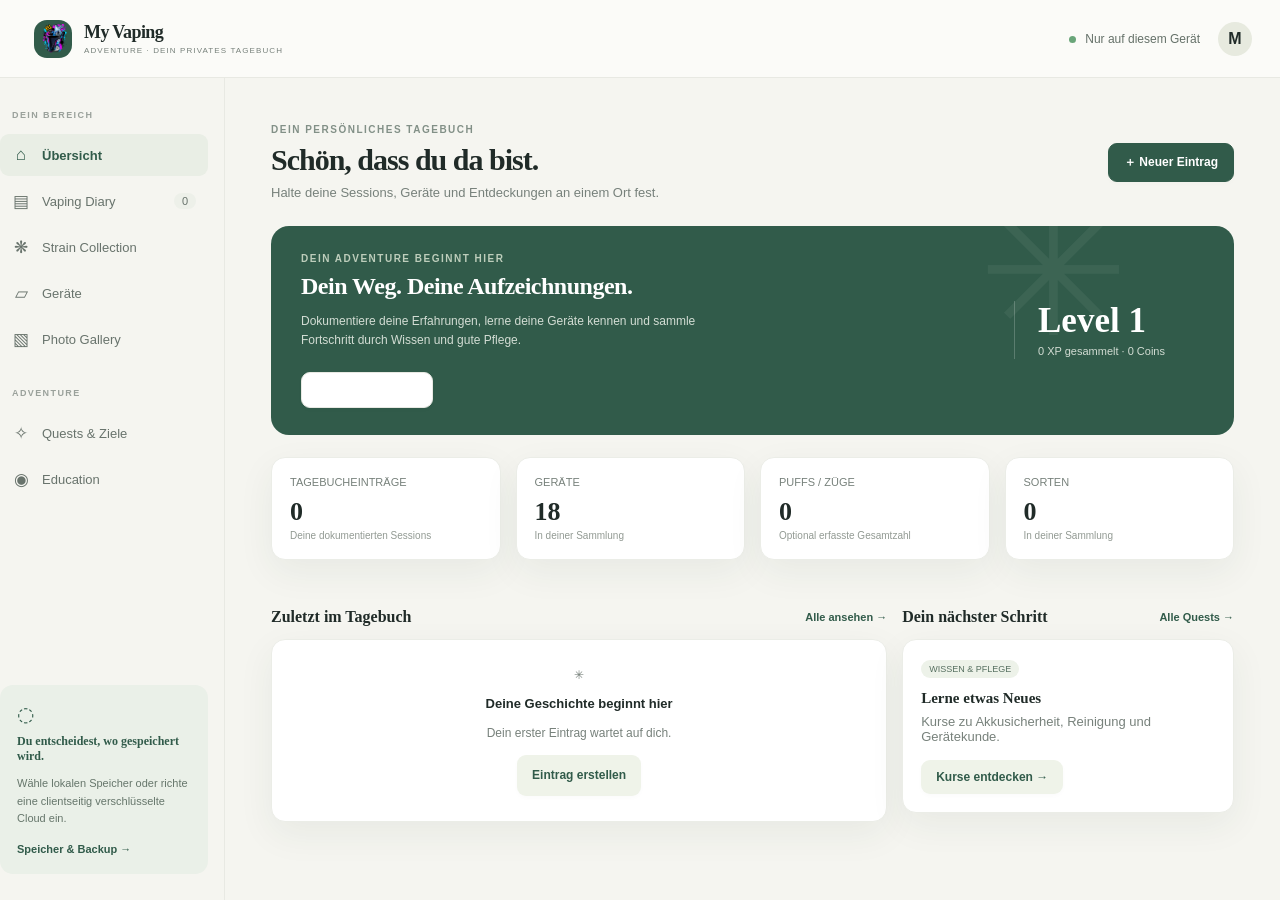
==== commit f707250d: "Add files via upload" ====
--- a/Index.html
+++ b/Index.html
@@ -1,812 +1,14 @@
-
-<!DOCTYPE html>
+<!doctype html>
 <html lang="de">
 <head>
-<meta charset="UTF-8">
-<meta name="viewport" content="width=device-width, initial-scale=1.0">
-<meta name="theme-color" content="#183d2d">
-<title>Vaping Adventure Alpha 1.2</title>
-
-<style>
-:root {
-  --bg:#101a15;
-  --panel:#1c2d23;
-  --green:#75bd8b;
-  --light:#b3e0bd;
-  --text:#eef5ef;
-  --muted:#a9bbae;
-  --border:#345342;
-}
-* {box-sizing:border-box}
-body {
-  margin:0;
-  background:linear-gradient(160deg,#234633,#101a15 65%);
-  color:var(--text);
-  font-family:Arial,sans-serif;
-  min-height:100vh;
-}
-header {
-  padding:22px 16px;
-  text-align:center;
-}
-header img {
-  width:85px;
-  height:85px;
-  object-fit:contain;
-}
-h1 {margin:8px 0;font-size:29px}
-header p {color:var(--muted)}
-nav {
-  display:flex;
-  overflow-x:auto;
-  gap:7px;
-  padding:10px;
-  position:sticky;
-  top:0;
-  background:#142219;
-  z-index:5;
-}
-nav button {
-  white-space:nowrap;
-  padding:11px 15px;
-  border-radius:30px;
-  border:1px solid var(--border);
-  background:#203329;
-  color:white;
-  font-weight:bold;
-}
-nav button.active {
-  background:var(--green);
-  color:#102318;
-}
-main {
-  max-width:850px;
-  margin:auto;
-  padding:12px;
-}
-.view {display:none}
-.view.active {display:block}
-.panel {
-  background:var(--panel);
-  border:1px solid var(--border);
-  border-radius:17px;
-  padding:17px;
-  margin-bottom:14px;
-}
-h2 {margin-top:0}
-label {
-  display:block;
-  color:var(--light);
-  font-size:13px;
-  font-weight:bold;
-  margin:12px 0 5px;
-}
-input,select,textarea {
-  width:100%;
-  padding:12px;
-  border-radius:10px;
-  border:1px solid var(--border);
-  background:#101b14;
-  color:white;
-  font-size:15px;
-}
-textarea {min-height:90px}
-button {cursor:pointer}
-.primary {
-  background:var(--green);
-  color:#102318;
-  border:0;
-  border-radius:11px;
-  padding:13px;
-  width:100%;
-  font-weight:bold;
-  margin-top:15px;
-}
-.secondary {
-  background:#294333;
-  color:white;
-  border:1px solid var(--border);
-  padding:10px;
-  border-radius:9px;
-}
-.entry {
-  background:#203329;
-  border:1px solid var(--border);
-  border-radius:13px;
-  padding:13px;
-  margin:10px 0;
-}
-.entry small {color:var(--muted)}
-.row {
-  display:grid;
-  grid-template-columns:1fr 1fr;
-  gap:10px;
-}
-.stats {
-  display:grid;
-  grid-template-columns:repeat(3,1fr);
-  gap:8px;
-}
-.stat {
-  background:#203329;
-  border:1px solid var(--border);
-  border-radius:12px;
-  padding:13px;
-  text-align:center;
-}
-.stat strong {
-  display:block;
-  font-size:23px;
-  color:var(--light);
-}
-.tag {
-  display:inline-block;
-  background:#345342;
-  padding:5px 9px;
-  border-radius:20px;
-  font-size:12px;
-  margin:3px;
-}
-.hidden {display:none!important}
-.muted {color:var(--muted);font-size:13px}
-.actions {display:flex;gap:7px;flex-wrap:wrap;margin-top:10px}
-.actions button {font-size:12px}
-@media(max-width:450px) {
-  .row {grid-template-columns:1fr}
-  .stats {gap:5px}
-  .stat {padding:8px}
-  .stat strong {font-size:19px}
-}
-</style>
+  <meta charset="utf-8"><meta name="viewport" content="width=device-width,initial-scale=1,viewport-fit=cover">
+  <meta name="theme-color" content="#f5f4ef"><meta name="description" content="Dein privates Vaping-Tagebuch mit lokalem Speicher und optionaler clientseitig verschlüsselter Cloud.">
+  <title>My Vaping Adventure</title><link rel="stylesheet" href="style.css">
 </head>
-
 <body>
-
-<header>
-  <img src="Bilder/logo.png" alt="Vaping Adventure Logo">
-  <h1>Vaping Adventure</h1>
-  <p>Dein persönliches Vaping-Tagebuch</p>
-  <small>ALPHA 1.2</small>
-</header>
-
-<nav>
-  <button class="active" data-tab="new">＋ Eintrag</button>
-  <button data-tab="diary">📖 Tagebuch</button>
-  <button data-tab="stats">📊 Statistik</button>
-  <button data-tab="devices">⚙ Geräte</button>
-  <button data-tab="adventure">🏆 Adventure</button>
-  <button data-tab="education">🎓 Education</button>
-</nav>
-
-<main>
-
-<!-- NEUER EINTRAG -->
-<section id="new" class="view active">
-<div class="panel">
-<h2 id="formHeading">Neue Session</h2>
-
-<form id="entryForm">
-<input type="hidden" id="editId">
-
-<div class="row">
-<div>
-<label>Datum</label>
-<input type="date" id="date" required>
-</div>
-<div>
-<label>Uhrzeit</label>
-<input type="time" id="time" required>
-</div>
-</div>
-
-<label>Gerätekategorie</label>
-<select id="category">
-<option value="vaporizer">Vaporizer</option>
-<option value="ecig">E-Zigarette</option>
-<option value="heater">Tabakerhitzer</option>
-</select>
-
-<label>Gerät</label>
-<select id="device" required></select>
-
-<div class="row">
-<div>
-<label>Dauer (Minuten)</label>
-<input type="number" id="duration" min="0" placeholder="Optional">
-</div>
-<div>
-<label>Anzahl Züge / Puffs</label>
-<input type="number" id="puffs" min="0" placeholder="Optional">
-</div>
-</div>
-
-<label id="strainLabel">Sorte / Material</label>
-<input id="strain" placeholder="Bezeichnung">
-
-<label>Ort</label>
-<input id="location" placeholder="Wo warst du?">
-
-<label>Dampfentwicklung</label>
-<select id="vapor">
-<option value="">Keine Angabe</option>
-<option>Gering</option>
-<option>Mittel</option>
-<option>Stark</option>
-</select>
-
-<label>Geschmack</label>
-<select id="taste">
-<option value="">Keine Angabe</option>
-<option value="1">1 – Schwach</option>
-<option value="2">2</option>
-<option value="3">3</option>
-<option value="4">4</option>
-<option value="5">5 – Hervorragend</option>
-</select>
-
-<label>Weiteres / Bewertungen</label>
-<textarea id="notes" placeholder="Deine Eindrücke ..."></textarea>
-
-<button class="primary" type="submit">Eintrag speichern</button>
-<button class="secondary hidden" id="cancelEdit" type="button">Abbrechen</button>
-</form>
-
-<p class="muted">Deine Einträge werden lokal auf deinem Gerät gespeichert.</p>
-</div>
-</section>
-
-<!-- TAGEBUCH -->
-<section id="diary" class="view">
-<div class="panel">
-<h2>Mein Tagebuch</h2>
-<input id="search" placeholder="Einträge durchsuchen ...">
-<label>Gerätefilter</label>
-<select id="filterDevice">
-<option value="">Alle Geräte</option>
-</select>
-</div>
-<div id="entries"></div>
-<div class="panel">
-<button class="secondary" id="export">CSV exportieren</button>
-<button class="secondary" id="deleteAll">Alle Einträge löschen</button>
-</div>
-</section>
-
-<!-- STATISTIK -->
-<section id="stats" class="view">
-<div class="panel">
-<h2>Meine Statistiken</h2>
-<div class="stats">
-<div class="stat"><strong id="total">0</strong><small>Sessions</small></div>
-<div class="stat"><strong id="deviceCount">0</strong><small>Geräte</small></div>
-<div class="stat"><strong id="totalPuffs">0</strong><small>Puffs</small></div>
-</div>
-</div>
-<div class="panel">
-<h3>Meistgenutzte Geräte</h3>
-<div id="deviceStats"></div>
-</div>
-<div class="panel">
-<h3>Durchschnittliche Dauer</h3>
-<strong id="avgDuration">–</strong>
-</div>
-</section>
-
-<!-- GERÄTE -->
-<section id="devices" class="view">
-<div class="panel">
-<h2>Meine Geräte</h2>
-<label>Gerätename</label>
-<input id="newDevice" placeholder="Neues Gerät">
-
-<label>Gerätekategorie</label>
-<select id="newCategory">
-<option value="vaporizer">Vaporizer</option>
-<option value="ecig">E-Zigarette</option>
-<option value="heater">Tabakerhitzer</option>
-</select>
-
-<button class="primary" id="addDevice" type="button">Gerät hinzufügen</button>
-<div id="deviceList"></div>
-</div>
-</section>
-
-<!-- ADVENTURE -->
-<section id="adventure" class="view">
-<div class="panel">
-<h2>🏆 Vaping Adventure</h2>
-<p class="muted">Sammle XP und Coins durch Dokumentation, Wissen und Gerätepflege.</p>
-<div class="stats">
-<div class="stat"><strong id="xp">0</strong><small>XP</small></div>
-<div class="stat"><strong id="coins">0</strong><small>Coins</small></div>
-<div class="stat"><strong id="level">1</strong><small>Level</small></div>
-</div>
-</div>
-
-<div class="panel">
-<h2>Questboard</h2>
-<div id="quests"></div>
-</div>
-</section>
-
-<!-- EDUCATION -->
-<section id="education" class="view">
-<div class="panel">
-<h2>🎓 Vaping Education</h2>
-<p>Wissen rund um Geräte, Technik, Akkusicherheit und verantwortungsvollen Umgang.</p>
-<div class="stats">
-<div class="stat"><strong id="passed">0</strong><small>Kurse</small></div>
-<div class="stat"><strong id="eduCoins">0</strong><small>Coins</small></div>
-<div class="stat"><strong id="best">–</strong><small>Bestleistung</small></div>
-</div>
-</div>
-
-<div class="panel">
-<h3>Grundkurs: Akkusicherheit</h3>
-<p class="muted">Fünf Prüfungsfragen. Zum Bestehen benötigst du mindestens 80 Prozent.</p>
-<p>Beschädigte Akkus dürfen nicht weiterverwendet werden. Lose Lithium-Ionen-Akkus müssen gegen Kurzschluss geschützt transportiert werden.</p>
-<button class="primary" id="startQuiz">Prüfung starten</button>
-<div id="quiz"></div>
-<div id="quizResult"></div>
-</div>
-</section>
-
-</main>
-
-<script>
-"use strict";
-
-/* DATENSPEICHERUNG */
-function load(key, fallback) {
-  try {
-    return JSON.parse(localStorage.getItem(key)) ?? fallback;
-  } catch(e) {
-    return fallback;
-  }
-}
-function save(key, value) {
-  localStorage.setItem(key, JSON.stringify(value));
-}
-
-/* BESTEHENDE SPEICHER-SCHLÜSSEL */
-let entries = load("pvd_entries", []);
-let devices = load("pvd_devices", [
- {name:"Venty",category:"vaporizer"},
- {name:"Mighty",category:"vaporizer"},
- {name:"Volcano",category:"vaporizer"},
- {name:"Dr. Dabber Switch2",category:"vaporizer"},
- {name:"TerpTorch",category:"vaporizer"},
- {name:"TerpHammer",category:"vaporizer"},
- {name:"Dynavap M7",category:"vaporizer"},
- {name:"Dynavap G3",category:"vaporizer"},
- {name:"Dynavap B2",category:"vaporizer"},
- {name:"Dynavap The B",category:"vaporizer"},
- {name:"XMAX Qomo",category:"vaporizer"},
- {name:"Pax Flow",category:"vaporizer"},
- {name:"Cuboo Stick",category:"vaporizer"},
- {name:"Smono",category:"vaporizer"},
- {name:"GeekVape Legend 5",category:"ecig"},
- {name:"ELFX Mega",category:"ecig"},
- {name:"IQOS",category:"heater"},
- {name:"glo",category:"heater"}
-]);
-let game = load("pvd_game", {
- xp:0,coins:0,quests:[],courses:{}
-});
-
-if(!Array.isArray(entries)) entries=[];
-if(!Array.isArray(devices)) devices=[];
-if(!Array.isArray(game.quests)) game.quests=[];
-if(!game.courses) game.courses={};
-
-const $ = id => document.getElementById(id);
-
-function escapeHTML(value) {
- return String(value ?? "").replace(/[&<>"']/g,c=>({
- "&":"&amp;","<":"&lt;",">":"&gt;",'"':"&quot;","'":"&#39;"
- })[c]);
-}
-
-function persist() {
- save("pvd_entries",entries);
- save("pvd_devices",devices);
- save("pvd_game",game);
-}
-
-/* NAVIGATION */
-function showTab(tab) {
- document.querySelectorAll(".view").forEach(section=>{
-   section.classList.toggle("active",section.id===tab);
- });
- document.querySelectorAll("nav button").forEach(button=>{
-   button.classList.toggle("active",button.dataset.tab===tab);
- });
-
- if(tab==="diary") renderEntries();
- if(tab==="stats") renderStats();
- if(tab==="devices") renderDevices();
- if(tab==="adventure") renderAdventure();
- if(tab==="education") renderEducation();
-
- window.scrollTo(0,0);
-}
-
-document.querySelectorAll("nav button").forEach(button=>{
- button.addEventListener("click",()=>showTab(button.dataset.tab));
-});
-
-/* DATUM UND UHRZEIT */
-function setDateTime() {
- const d=new Date();
- $("date").value=[
- d.getFullYear(),
- String(d.getMonth()+1).padStart(2,"0"),
- String(d.getDate()).padStart(2,"0")
- ].join("-");
- $("time").value=
- String(d.getHours()).padStart(2,"0")+":"+
- String(d.getMinutes()).padStart(2,"0");
-}
-
-/* GERÄTEAUSWAHL */
-function refreshDevices() {
- const category=$("category").value;
- const current=$("device").value;
- const available=devices.filter(d=>d.category===category);
-
- $("device").innerHTML='<option value="">Gerät auswählen</option>'+
- available.map(d=>`<option value="${escapeHTML(d.name)}">${escapeHTML(d.name)}</option>`).join("");
-
- if(available.some(d=>d.name===current)) $("device").value=current;
-
- const filter=$("filterDevice").value;
- $("filterDevice").innerHTML='<option value="">Alle Geräte</option>'+
- devices.map(d=>`<option value="${escapeHTML(d.name)}">${escapeHTML(d.name)}</option>`).join("");
- $("filterDevice").value=filter;
-}
-
-$("category").addEventListener("change",()=>{
- const cat=$("category").value;
- $("strainLabel").textContent=
- cat==="heater"?"Stick-Sorte (NEO / TEREA usw.)":
- cat==="ecig"?"Liquid / Aroma":"Sorte / Material";
- refreshDevices();
-});
-
-function renderDevices() {
- refreshDevices();
- $("deviceList").innerHTML=devices.map((d,i)=>`
- <div class="entry">
- <b>${escapeHTML(d.name)}</b>
- <small> · ${escapeHTML(d.category)}</small>
- <button class="secondary" data-remove="${i}" type="button">Entfernen</button>
- </div>`).join("");
-}
-
-$("addDevice").addEventListener("click",()=>{
- const name=$("newDevice").value.trim();
- const category=$("newCategory").value;
- if(!name) return alert("Bitte Gerätenamen eingeben.");
- if(devices.some(d=>d.name.toLowerCase()===name.toLowerCase()))
- return alert("Dieses Gerät existiert bereits.");
-
- devices.push({name,category});
- $("newDevice").value="";
- persist();
- renderDevices();
-});
-
-$("deviceList").addEventListener("click",e=>{
- const i=e.target.dataset.remove;
- if(i===undefined) return;
- const name=devices[Number(i)].name;
- if(entries.some(x=>x.device===name))
- return alert("Das Gerät wird noch in Tagebucheinträgen verwendet.");
- if(confirm("Gerät entfernen?")) {
- devices.splice(Number(i),1);
- persist();
- renderDevices();
- }
-});
-
-/* TAGEBUCHEINTRÄGE */
-const fieldNames=[
- "date","time","category","device","duration",
- "puffs","strain","location","vapor","taste","notes"
-];
-
-function resetForm() {
- $("entryForm").reset();
- $("editId").value="";
- $("formHeading").textContent="Neue Session";
- $("cancelEdit").classList.add("hidden");
- setDateTime();
- $("category").value="vaporizer";
- $("strainLabel").textContent="Sorte / Material";
- refreshDevices();
-}
-
-$("entryForm").addEventListener("submit",e=>{
- e.preventDefault();
-
- const data={};
- fieldNames.forEach(id=>data[id]=$(id).value.trim());
-
- if(!data.device) return alert("Bitte Gerät auswählen.");
-
- const id=$("editId").value;
-
- if(id) {
-   const index=entries.findIndex(x=>x.id===id);
-   if(index>=0) entries[index]={...entries[index],...data};
- } else {
-   entries.push({
-     id:String(Date.now())+"-"+Math.random().toString(36).slice(2,7),
-     ...data,
-     created:new Date().toISOString()
-   });
- }
-
- persist();
- resetForm();
- showTab("diary");
-});
-
-$("cancelEdit").addEventListener("click",resetForm);
-
-function editEntry(id) {
- const entry=entries.find(x=>x.id===id);
- if(!entry) return;
-
- showTab("new");
- $("editId").value=id;
-
- fieldNames.forEach(key=>{
-   $(key).value=entry[key] ?? "";
- });
-
- $("formHeading").textContent="Eintrag bearbeiten";
- $("cancelEdit").classList.remove("hidden");
- refreshDevices();
- $("device").value=entry.device;
-}
-
-/* TAGEBUCH ANZEIGEN */
-function renderEntries() {
- let list=[...entries];
- const search=$("search").value.toLowerCase();
- const filter=$("filterDevice").value;
-
- if(filter) list=list.filter(x=>x.device===filter);
-
- if(search) {
-   list=list.filter(x=>
-     fieldNames.some(key=>String(x[key]??"").toLowerCase().includes(search))
-   );
- }
-
- list.sort((a,b)=>
-   (String(b.date)+String(b.time)).localeCompare(String(a.date)+String(a.time))
- );
-
- $("entries").innerHTML=list.length ? list.map(x=>`
- <div class="entry">
- <h3>${escapeHTML(x.device)}</h3>
- <small>${escapeHTML(x.date)} · ${escapeHTML(x.time)} Uhr</small>
- <div style="margin-top:8px">
- <span class="tag">${escapeHTML(x.category)}</span>
- ${x.duration?`<span class="tag">${escapeHTML(x.duration)} Minuten</span>`:""}
- ${x.puffs?`<span class="tag">${escapeHTML(x.puffs)} Puffs</span>`:""}
- ${x.strain?`<span class="tag">${escapeHTML(x.strain)}</span>`:""}
- ${x.location?`<span class="tag">${escapeHTML(x.location)}</span>`:""}
- ${x.vapor?`<span class="tag">${escapeHTML(x.vapor)}</span>`:""}
- ${x.taste?`<span class="tag">Geschmack ${escapeHTML(x.taste)}/5</span>`:""}
- </div>
- ${x.notes?`<p>${escapeHTML(x.notes)}</p>`:""}
- <div class="actions">
- <button class="secondary" data-edit="${escapeHTML(x.id)}">Bearbeiten</button>
- <button class="secondary" data-delete="${escapeHTML(x.id)}">Löschen</button>
- </div>
- </div>`).join("") :
- '<div class="panel">Noch keine Einträge vorhanden.</div>';
-}
-
-$("entries").addEventListener("click",e=>{
- if(e.target.dataset.edit) editEntry(e.target.dataset.edit);
-
- if(e.target.dataset.delete) {
-   const id=e.target.dataset.delete;
-   if(confirm("Eintrag wirklich löschen?")) {
-     entries=entries.filter(x=>x.id!==id);
-     persist();
-     renderEntries();
-   }
- }
-});
-
-$("search").addEventListener("input",renderEntries);
-$("filterDevice").addEventListener("change",renderEntries);
-
-$("deleteAll").addEventListener("click",()=>{
- if(confirm("Wirklich alle Einträge löschen?")) {
-   entries=[];
-   persist();
-   renderEntries();
-   renderStats();
- }
-});
-
-/* CSV EXPORT */
-function exportCSV() {
- const rows=[
-  ["Datum","Uhrzeit","Kategorie","Gerät","Dauer","Puffs","Sorte","Ort","Dampf","Geschmack","Notizen"],
-  ...entries.map(x=>fieldNames.map(k=>x[k]??""))
- ];
-
- const csv=rows.map(row=>
-   row.map(v=>'"'+String(v).replace(/"/g,'""')+'"').join(";")
- ).join("\r\n");
-
- const blob=new Blob(["\ufeff"+csv],{type:"text/csv;charset=utf-8"});
- const url=URL.createObjectURL(blob);
- const a=document.createElement("a");
- a.href=url;
- a.download="Vaping-Adventure-Tagebuch.csv";
- a.click();
- URL.revokeObjectURL(url);
-}
-$("export").addEventListener("click",exportCSV);
-
-/* STATISTIK */
-function renderStats() {
- $("total").textContent=entries.length;
- $("deviceCount").textContent=new Set(entries.map(x=>x.device)).size;
-
- const puffs=entries.reduce((sum,x)=>sum+(Number(x.puffs)||0),0);
- $("totalPuffs").textContent=puffs;
-
- const durations=entries.map(x=>Number(x.duration)).filter(x=>x>0);
- $("avgDuration").textContent=durations.length?
- Math.round(durations.reduce((a,b)=>a+b,0)/durations.length)+" Min.":"–";
-
- const counts={};
- entries.forEach(x=>{
-   if(x.device) counts[x.device]=(counts[x.device]||0)+1;
- });
-
- $("deviceStats").innerHTML=Object.entries(counts)
- .sort((a,b)=>b[1]-a[1])
- .map(([name,count])=>`
- <p>${escapeHTML(name)} <b>${count}</b></p>`).join("")||"Noch keine Daten.";
-}
-
-/* ADVENTURE / QUESTS */
-const questData=[
- {id:"five",name:"Chronist",description:"Fünf Tagebucheinträge erstellen",xp:25,coins:10,check:()=>entries.length>=5},
- {id:"three",name:"Geräte-Kenner",description:"Drei verschiedene Geräte dokumentieren",xp:30,coins:15,check:()=>new Set(entries.map(x=>x.device)).size>=3},
- {id:"ten",name:"Abenteurer",description:"Zehn Tagebucheinträge erstellen",xp:50,coins:25,check:()=>entries.length>=10}
-];
-
-function renderAdventure() {
- $("xp").textContent=game.xp;
- $("coins").textContent=game.coins;
- $("level").textContent=Math.floor(game.xp/100)+1;
-
- $("quests").innerHTML=questData.map(q=>{
- const done=game.quests.includes(q.id);
- const ready=q.check();
-
- return `<div class="entry">
- <h3>${escapeHTML(q.name)}</h3>
- <p>${escapeHTML(q.description)}</p>
- <small>+${q.xp} XP · +${q.coins} Coins</small>
- <button class="primary" data-quest="${q.id}" ${done||!ready?"disabled":""}>
- ${done?"Erledigt ✓":ready?"Belohnung abholen":"Noch nicht erreicht"}
- </button>
- </div>`;
- }).join("");
-}
-
-$("quests").addEventListener("click",e=>{
- const id=e.target.dataset.quest;
- const q=questData.find(x=>x.id===id);
- if(!q||game.quests.includes(id)||!q.check()) return;
-
- game.quests.push(id);
- game.xp+=q.xp;
- game.coins+=q.coins;
- persist();
- renderAdventure();
-});
-
-/* EDUCATION */
-const questions=[
- {
-  q:"Was machst du mit einem beschädigten Akku?",
-  a:["Weiterverwenden","Nicht weiterverwenden","Mit Klebeband reparieren"],
-  correct:1
- },
- {
-  q:"Wie transportierst du lose Akkus?",
-  a:["Ungeschützt","Mit Schlüsseln zusammen","In einer geeigneten Schutzhülle"],
-  correct:2
- },
- {
-  q:"Welches Ladegerät solltest du verwenden?",
-  a:["Ein geeignetes Ladegerät nach Herstellerangaben","Irgendein Netzteil","Ein beschädigtes Kabel"],
-  correct:0
- },
- {
-  q:"Was ist bei ungewöhnlicher Akkuhitze wichtig?",
-  a:["Ignorieren","Gerät nicht weiterverwenden und Sicherheitsmaßnahmen beachten","Weiterladen"],
-  correct:1
- },
- {
-  q:"Wie lagerst du Akkus?",
-  a:["Trocken und geschützt nach Herstellerangaben","In direkter Sonne","Lose mit Metallteilen"],
-  correct:0
- }
-];
-
-function renderEducation() {
- const course=game.courses.battery;
- $("passed").textContent=course&&course.passed?1:0;
- $("eduCoins").textContent=course?course.coins||0:0;
- $("best").textContent=course?course.score+" %":"–";
-}
-
-function startQuiz() {
- $("quiz").innerHTML=questions.map((q,i)=>`
- <div class="entry">
- <b>${i+1}. ${escapeHTML(q.q)}</b>
- ${q.a.map((answer,j)=>`
- <label style="display:flex;gap:8px;align-items:center;color:white;font-weight:normal">
- <input style="width:auto" type="radio" name="question${i}" value="${j}">
- ${escapeHTML(answer)}
- </label>`).join("")}
- </div>`).join("")+
- '<button class="primary" id="submitQuiz">Prüfung abgeben</button>';
-
- $("submitQuiz").addEventListener("click",()=>{
-   let score=0;
-   for(let i=0;i<questions.length;i++) {
-     const answer=document.querySelector(`input[name="question${i}"]:checked`);
-     if(!answer) return alert("Bitte alle Fragen beantworten.");
-     if(Number(answer.value)===questions[i].correct) score++;
-   }
-
-   const percent=Math.round(score/questions.length*100);
-   const passed=percent>=80;
-   const old=game.courses.battery;
-
-   if(passed&&(!old||!old.passed)) {
-     game.coins+=25;
-     game.xp+=30;
-     game.courses.battery={passed:true,score:percent,coins:25};
-   } else if(!old||percent>old.score) {
-     game.courses.battery={...old,score:percent};
-   }
-
-   persist();
-   $("quizResult").innerHTML=
-   `<div class="entry"><h3>${passed?"Bestanden! 🎉":"Noch nicht bestanden"}</h3>
-   Ergebnis: ${score}/5 – ${percent}%</div>`;
-
-   renderEducation();
-   renderAdventure();
- });
-}
-
-$("startQuiz").addEventListener("click",startQuiz);
-
-/* INITIALISIERUNG */
-setDateTime();
-refreshDevices();
-renderDevices();
-renderStats();
-renderAdventure();
-renderEducation();
-
-</script>
-</body>
-</html>
+<header class="topbar"><button class="brand" data-page="home"><span class="mark"><img src="Bilder/logo.png" alt="Vaping Adventure Logo"></span><span><b>My Vaping</b><small>ADVENTURE · DEIN PRIVATES TAGEBUCH</small></span></button><div class="topright"><span class="local" id="storage-status"><i></i> Nur auf diesem Gerät</span><div class="avatar">M</div></div></header>
+<div class="shell"><aside class="sidebar"><div class="nav-label">DEIN BEREICH</div><button class="nav active" data-page="home"><span>⌂</span> Übersicht</button><button class="nav" data-page="diary"><span>▤</span> Vaping Diary <em id="diary-count">0</em></button><button class="nav" data-page="strains"><span>❋</span> Strain Collection</button><button class="nav" data-page="devices"><span>▱</span> Geräte</button><button class="nav" data-page="gallery"><span>▧</span> Photo Gallery</button><div class="nav-label space">ADVENTURE</div><button class="nav" data-page="quests"><span>✧</span> Quests & Ziele</button><button class="nav" data-page="learn"><span>◉</span> Education</button><div class="sidebar-note"><span>◌</span><b>Du entscheidest, wo gespeichert wird.</b><p>Wähle lokalen Speicher oder richte eine clientseitig verschlüsselte Cloud ein.</p><button class="text-btn" data-page="backup">Speicher & Backup →</button></div></aside>
+<main id="view"></main></div>
+<nav class="mobile-nav"><button class="active" data-page="home">⌂<small>Home</small></button><button data-page="diary">▤<small>Tagebuch</small></button><button data-page="strains">❋<small>Sorten</small></button><button data-page="quests">✧<small>Quests</small></button><button data-page="more">•••<small>Mehr</small></button></nav>
+<div id="modal-root"></div><input id="file-input" type="file" accept="image/*" hidden><script src="cloud-config.js"></script><script src="app.js"></script>
+</body></html>
--- a/style.css
+++ b/style.css
@@ -0,0 +1,20 @@
+:root{--ink:#202b28;--muted:#77817b;--line:#e8e9e3;--paper:#fff;--bg:#f5f5f0;--green:#315b4a;--lime:#d4e7ba;--orange:#ed9d6c;--blue:#dce9e2;--shadow:0 12px 36px #263b3010}*{box-sizing:border-box}body{margin:0;background:var(--bg);color:var(--ink);font-family:'DM Sans',sans-serif}button,input,select,textarea{font:inherit}button{cursor:pointer;color:inherit}.topbar{height:78px;padding:0 max(28px,calc((100vw - 1380px)/2));display:flex;align-items:center;justify-content:space-between;background:#fbfbf8;border-bottom:1px solid var(--line);position:sticky;top:0;z-index:4}.brand{display:flex;align-items:center;gap:12px;border:0;background:transparent;text-align:left}.brand b{font:800 18px Manrope;letter-spacing:-.6px}.brand small{display:block;font-size:8px;letter-spacing:1.1px;color:var(--muted);margin-top:3px}.mark{width:38px;height:38px;border-radius:13px;background:var(--green);color:#fff;display:grid;place-items:center;font-size:23px}.topright{display:flex;align-items:center;gap:18px}.local{font-size:12px;color:#657169;max-width:260px;overflow:hidden;text-overflow:ellipsis;white-space:nowrap}.local i{display:inline-block;width:7px;height:7px;background:#69a579;border-radius:50%;margin-right:6px}.avatar{width:34px;height:34px;border-radius:50%;display:grid;place-items:center;background:#e7eadf;font-weight:700}.shell{max-width:1380px;margin:auto;display:grid;grid-template-columns:225px 1fr;min-height:calc(100vh - 78px)}.sidebar{padding:32px 16px 26px 0;border-right:1px solid var(--line);display:flex;flex-direction:column}.nav-label{font-size:9px;color:#9aa19b;letter-spacing:1.4px;font-weight:700;padding:0 12px 12px}.nav{height:42px;border:0;background:transparent;text-align:left;padding:0 12px;border-radius:9px;color:#68736c;font-size:13px;margin:2px 0;display:flex;align-items:center;gap:12px}.nav span{font-size:17px;width:18px;text-align:center}.nav em{margin-left:auto;font-style:normal;font-size:11px;background:#edf0e9;border-radius:12px;padding:2px 8px}.nav.active{color:var(--green);background:#e9eee5;font-weight:700}.space{margin-top:26px}.sidebar-note{margin:auto 0 0;background:#eaf0e8;padding:17px;border-radius:13px;color:var(--green)}.sidebar-note>span{font-size:20px}.sidebar-note b{display:block;font:700 12px Manrope;margin-top:8px}.sidebar-note p{font-size:11px;line-height:1.6;color:#66766b}.text-btn{border:0;background:none;color:var(--green);padding:0;font-weight:700;font-size:11px}.main{padding:38px 46px 70px;max-width:1150px;width:100%;margin:auto}.eyebrow{font-size:10px;color:#829087;letter-spacing:1.5px;font-weight:700}.heading{font:700 30px Manrope;letter-spacing:-1px;margin:8px 0}.subheading{color:var(--muted);font-size:13px;margin:0}.row{display:flex;align-items:center;justify-content:space-between;gap:14px}.btn{border:1px solid var(--line);background:#fff;border-radius:9px;padding:10px 15px;font-size:12px;font-weight:700;box-shadow:0 2px 5px #00000005}.btn.primary{background:var(--green);color:#fff;border-color:var(--green)}.btn.soft{background:#eff3e9;color:var(--green);border:0}.btn.small{padding:7px 10px;font-size:11px}.hero{background:var(--green);color:#fff;border-radius:18px;padding:27px 30px;display:grid;grid-template-columns:1fr 190px;gap:20px;margin:26px 0 22px;overflow:hidden;position:relative}.hero:after{content:'✳';font-size:180px;color:#ffffff0e;position:absolute;right:105px;top:-58px}.hero .eyebrow{color:#bdcdbb}.hero h2{font:700 24px Manrope;letter-spacing:-.5px;margin:9px 0}.hero p{color:#d3ddd4;font-size:12px;max-width:450px;line-height:1.6}.hero .btn{position:relative;z-index:1;margin-top:9px}.hero-stat{border-left:1px solid #ffffff35;padding-left:23px;align-self:center;z-index:1}.hero-stat strong{font:700 35px Manrope;display:block}.hero-stat small{color:#d3ddd4;font-size:11px}.grid{display:grid;gap:15px}.stats{grid-template-columns:repeat(4,1fr);margin-bottom:22px}.card{background:var(--paper);border:1px solid #ebede7;border-radius:14px;padding:18px;box-shadow:var(--shadow)}.stat-label{font-size:11px;color:var(--muted)}.stat-value{font:700 26px Manrope;margin:9px 0 3px}.stat-caption{font-size:10px;color:#929a93}.section-head{margin:26px 0 13px}.section-head h3{font:700 16px Manrope;margin:0}.section-head a{font-size:11px;color:var(--green);font-weight:700;cursor:pointer}.split{grid-template-columns:1.3fr .7fr}.empty{padding:25px;text-align:center;color:var(--muted);font-size:12px;line-height:1.7}.empty b{display:block;color:var(--ink);font-size:13px;margin:8px}.list{display:grid;gap:9px}.item{border:1px solid var(--line);border-radius:11px;padding:13px;display:flex;align-items:center;gap:12px;background:white}.item-icon{height:38px;width:38px;flex:none;border-radius:10px;background:#edf2e9;display:grid;place-items:center;font-size:18px}.item-content{min-width:0;flex:1}.item-content b{font-size:12px}.item-content small{display:block;color:var(--muted);font-size:10px;margin-top:4px}.item-actions{display:flex;gap:5px}.pill{display:inline-block;font-size:9px;background:#edf2e9;color:#577061;border-radius:20px;padding:4px 8px}.toolbar{display:flex;gap:8px;flex-wrap:wrap;margin:22px 0}.field{border:1px solid #e2e5dd;background:#fff;border-radius:8px;padding:10px 11px;font-size:12px;color:var(--ink);min-width:0;outline:none}.field:focus{border-color:#8aa591;box-shadow:0 0 0 3px #e8eee8}.toolbar .field{flex:1;min-width:145px}.cards2{grid-template-columns:repeat(2,1fr)}.cards3{grid-template-columns:repeat(3,1fr)}.formgrid{display:grid;grid-template-columns:1fr 1fr;gap:12px}.formrow{display:flex;flex-direction:column;gap:6px}.formrow.full{grid-column:1/-1}.formrow label{font-size:10px;font-weight:700;color:#66726a}.formrow .field{width:100%}textarea.field{min-height:78px;resize:vertical}.modal-backdrop{position:fixed;inset:0;background:#15231db0;z-index:10;display:grid;place-items:center;padding:18px}.modal{width:min(520px,100%);max-height:90vh;overflow:auto;background:#fff;border-radius:16px;padding:23px;box-shadow:0 25px 80px #0004}.modal h2{font:700 20px Manrope;margin:0 0 18px}.modal-foot{display:flex;justify-content:flex-end;gap:8px;margin-top:18px}.photo{height:148px;background:#edf1e8;border-radius:11px;display:grid;place-items:center;overflow:hidden;color:#88978c;font-size:35px}.photo img{width:100%;height:100%;object-fit:cover}.progress{height:7px;background:#edf0e9;border-radius:8px;overflow:hidden}.progress i{height:100%;display:block;background:#78a17a;border-radius:8px}.course{min-height:190px;display:flex;flex-direction:column}.course .btn{margin-top:auto;align-self:flex-start}.toast{position:fixed;bottom:80px;left:50%;transform:translateX(-50%);z-index:20;background:#243c31;color:white;padding:11px 17px;border-radius:10px;font-size:12px;box-shadow:var(--shadow)}.mobile-nav{display:none}.muted{color:var(--muted)}.inline-actions{display:flex;gap:7px}.tagline{font-size:10px;color:var(--muted);margin-top:5px}
+@media(max-width:900px){.shell{grid-template-columns:190px 1fr}.main{padding:30px 25px}.stats{grid-template-columns:repeat(2,1fr)}.cards3{grid-template-columns:repeat(2,1fr)}}
+@media(max-width:650px){.topbar{height:64px;padding:0 17px}.brand b{font-size:16px}.brand small{font-size:7px}.mark{width:34px;height:34px}.local{font-size:10px;max-width:38vw}.local i{width:8px;height:8px}.topright{gap:10px}.shell{display:block;min-height:calc(100vh - 122px)}.sidebar{display:none}.main{padding:25px 17px 35px}.heading{font-size:26px}.hero{grid-template-columns:1fr;padding:23px 20px;margin:21px 0}.hero-stat{border:0;border-top:1px solid #ffffff35;padding:13px 0 0;display:flex;align-items:baseline;gap:10px}.hero-stat strong{font-size:25px}.hero:after{right:0;top:0}.stats{gap:9px}.stats .card{padding:13px}.stat-value{font-size:23px}.split,.cards2,.cards3{grid-template-columns:1fr}.mobile-nav{display:flex;position:fixed;bottom:0;left:0;right:0;z-index:5;height:64px;padding:5px 8px calc(5px + env(safe-area-inset-bottom));background:#fffffff2;border-top:1px solid var(--line);justify-content:space-around;backdrop-filter:blur(12px)}.mobile-nav button{border:0;background:none;color:#7b877f;display:flex;flex-direction:column;align-items:center;justify-content:center;gap:2px;min-width:50px;font-size:18px}.mobile-nav button small{font-size:9px}.mobile-nav button.active{color:var(--green)}.toolbar{margin:17px 0}.toolbar .field{min-width:calc(50% - 5px);flex:1}.toolbar input[type=search]{min-width:100%}.row.mobile-stack{align-items:flex-start;flex-direction:column}.section-head{margin-top:23px}.item{padding:11px}.item-actions .btn{padding:6px 8px}.formgrid{grid-template-columns:1fr}.formrow.full{grid-column:auto}}
+
+
+/* Vaping Adventure Logo im bisherigen Stern-Kasten */
+.mark {
+  overflow: hidden;
+  flex: 0 0 38px;
+}
+.mark img {
+  display: block;
+  width: 100%;
+  height: 100%;
+  object-fit: contain;
+  padding: 3px;
+}
+@media(max-width:650px) {
+  .mark { flex-basis: 34px; }
+}
